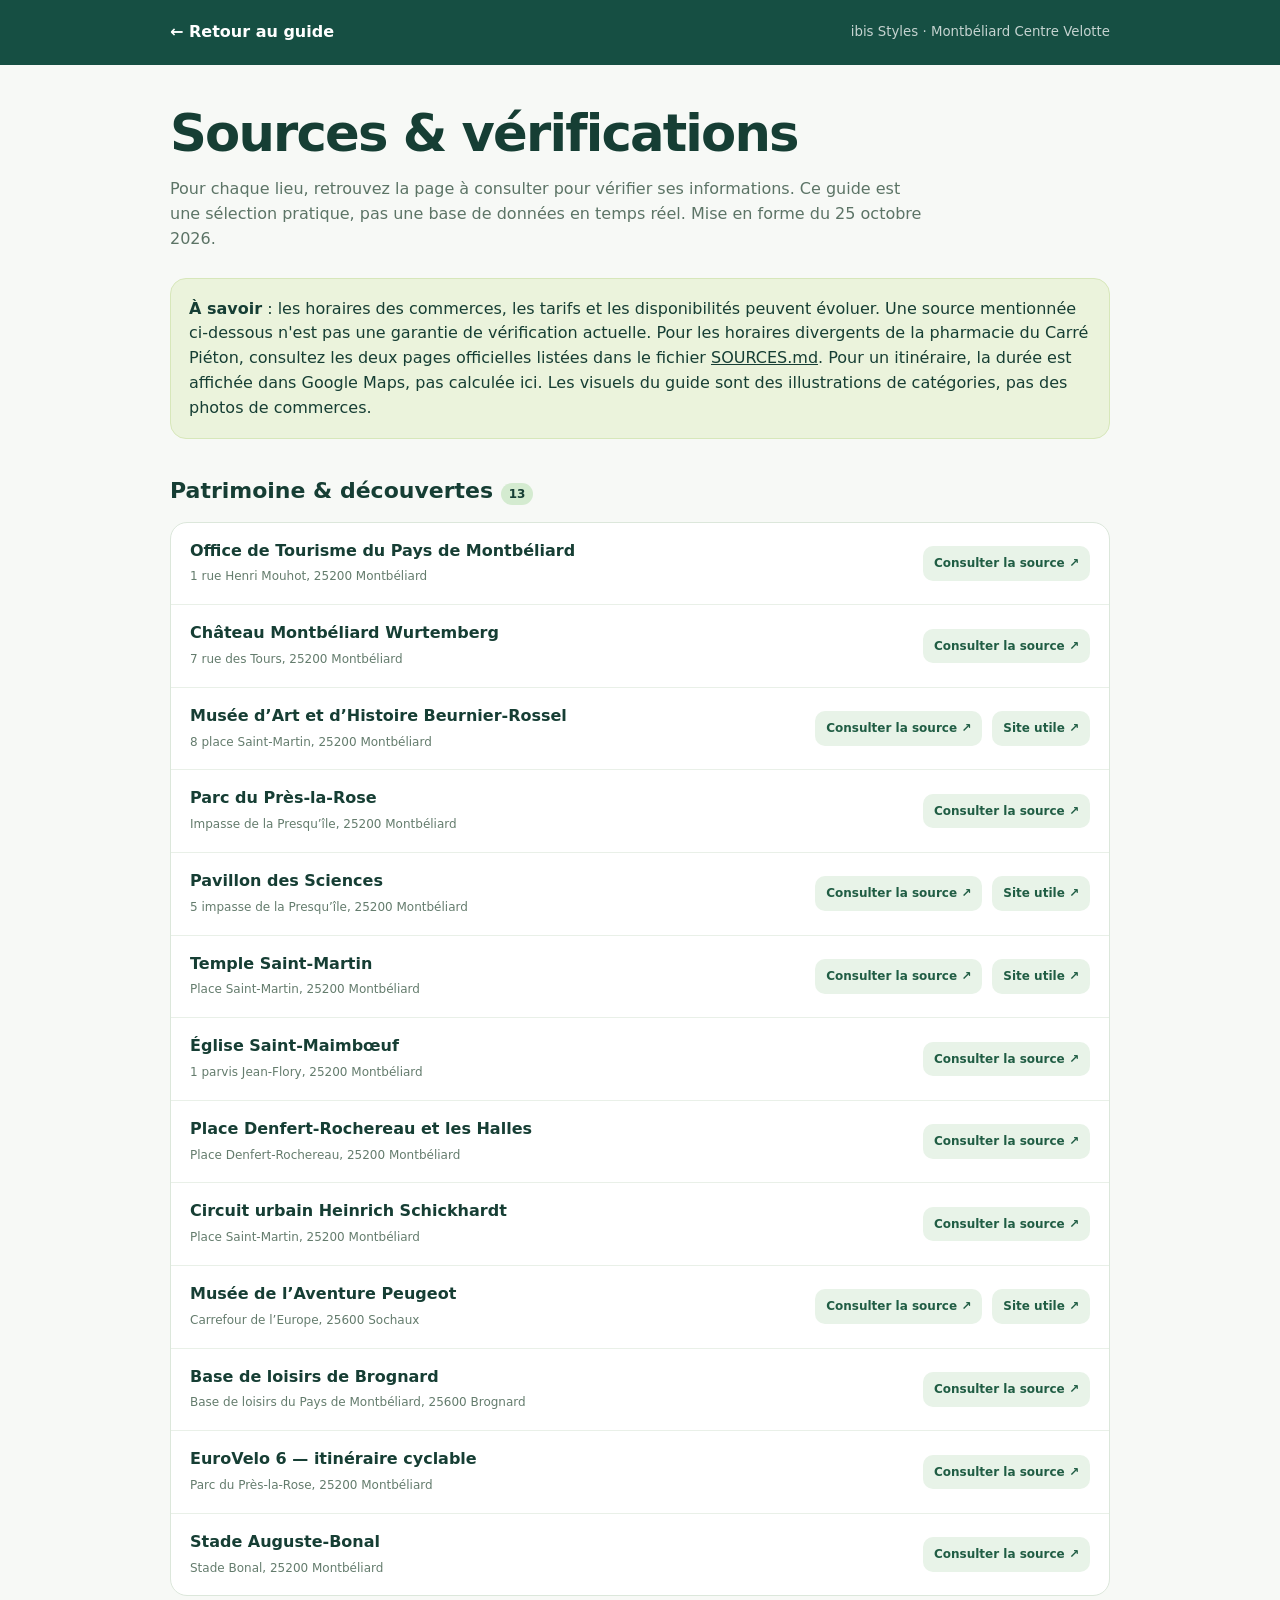
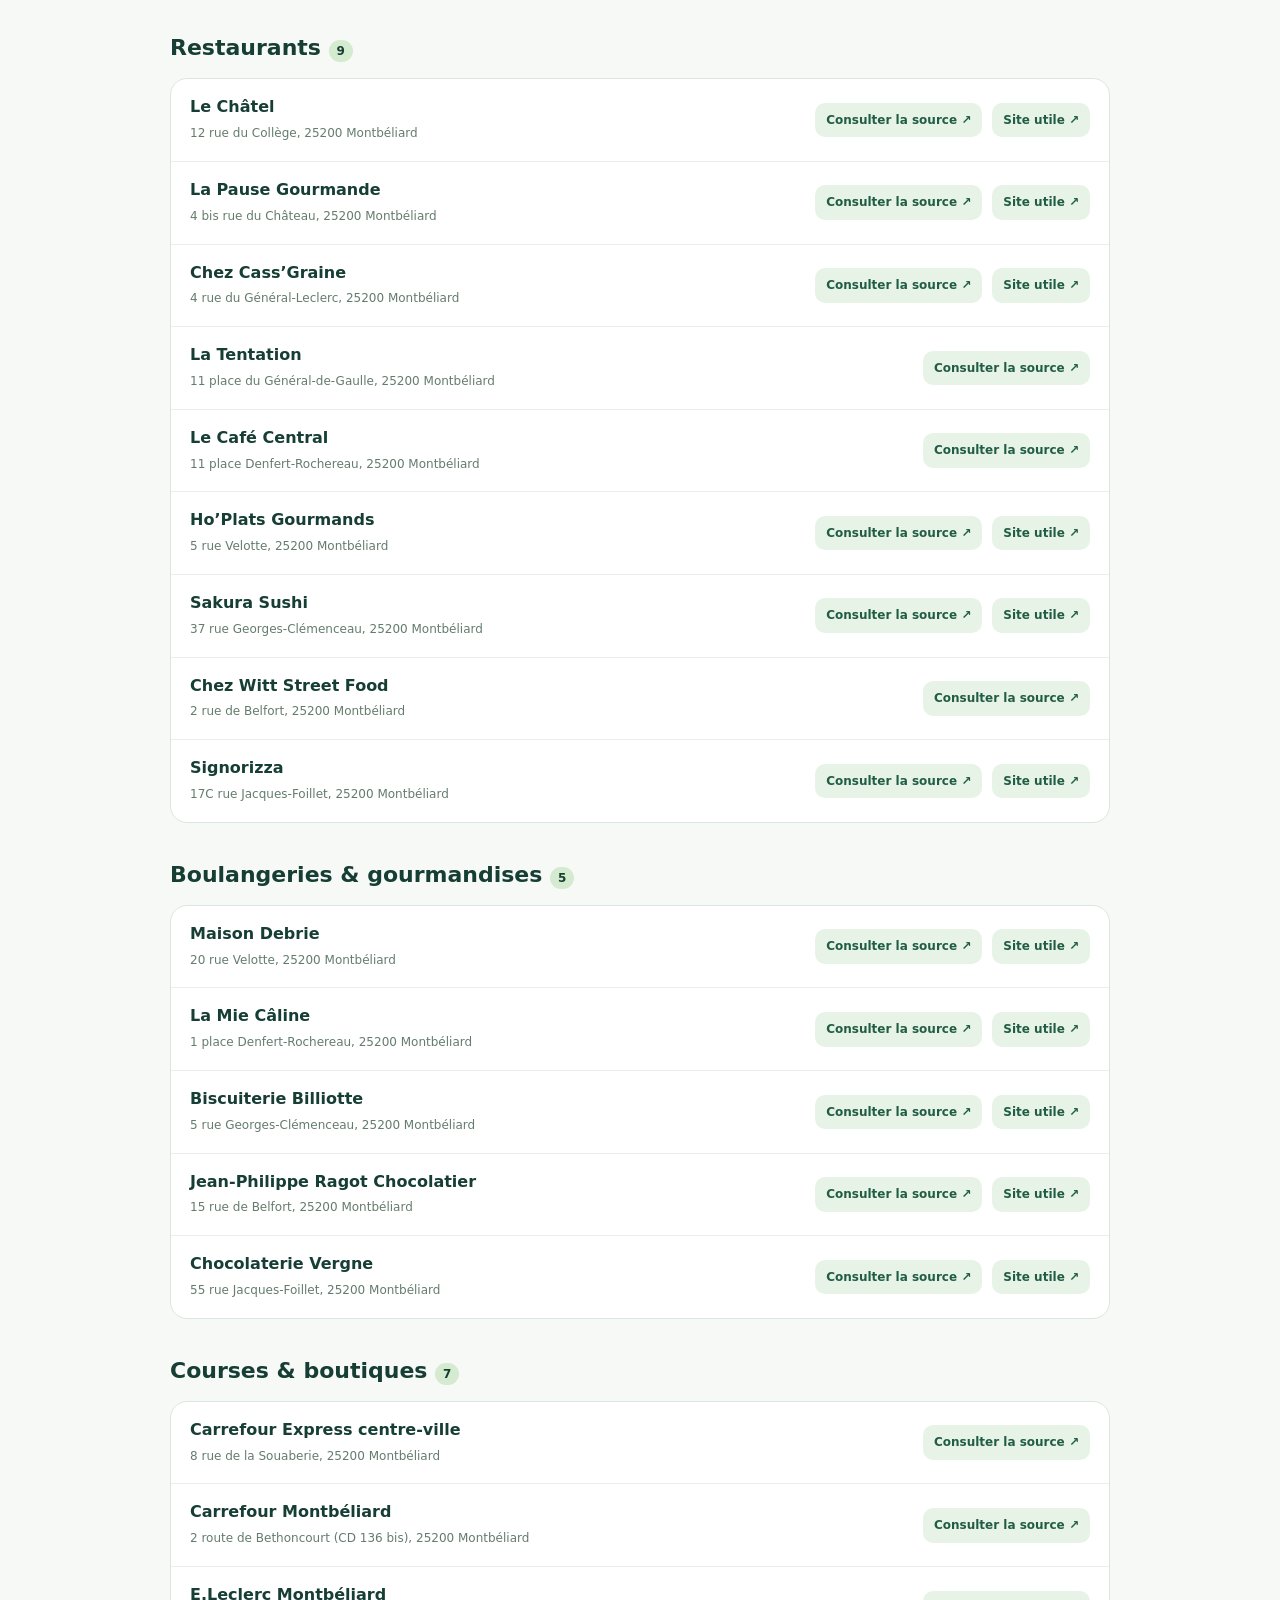
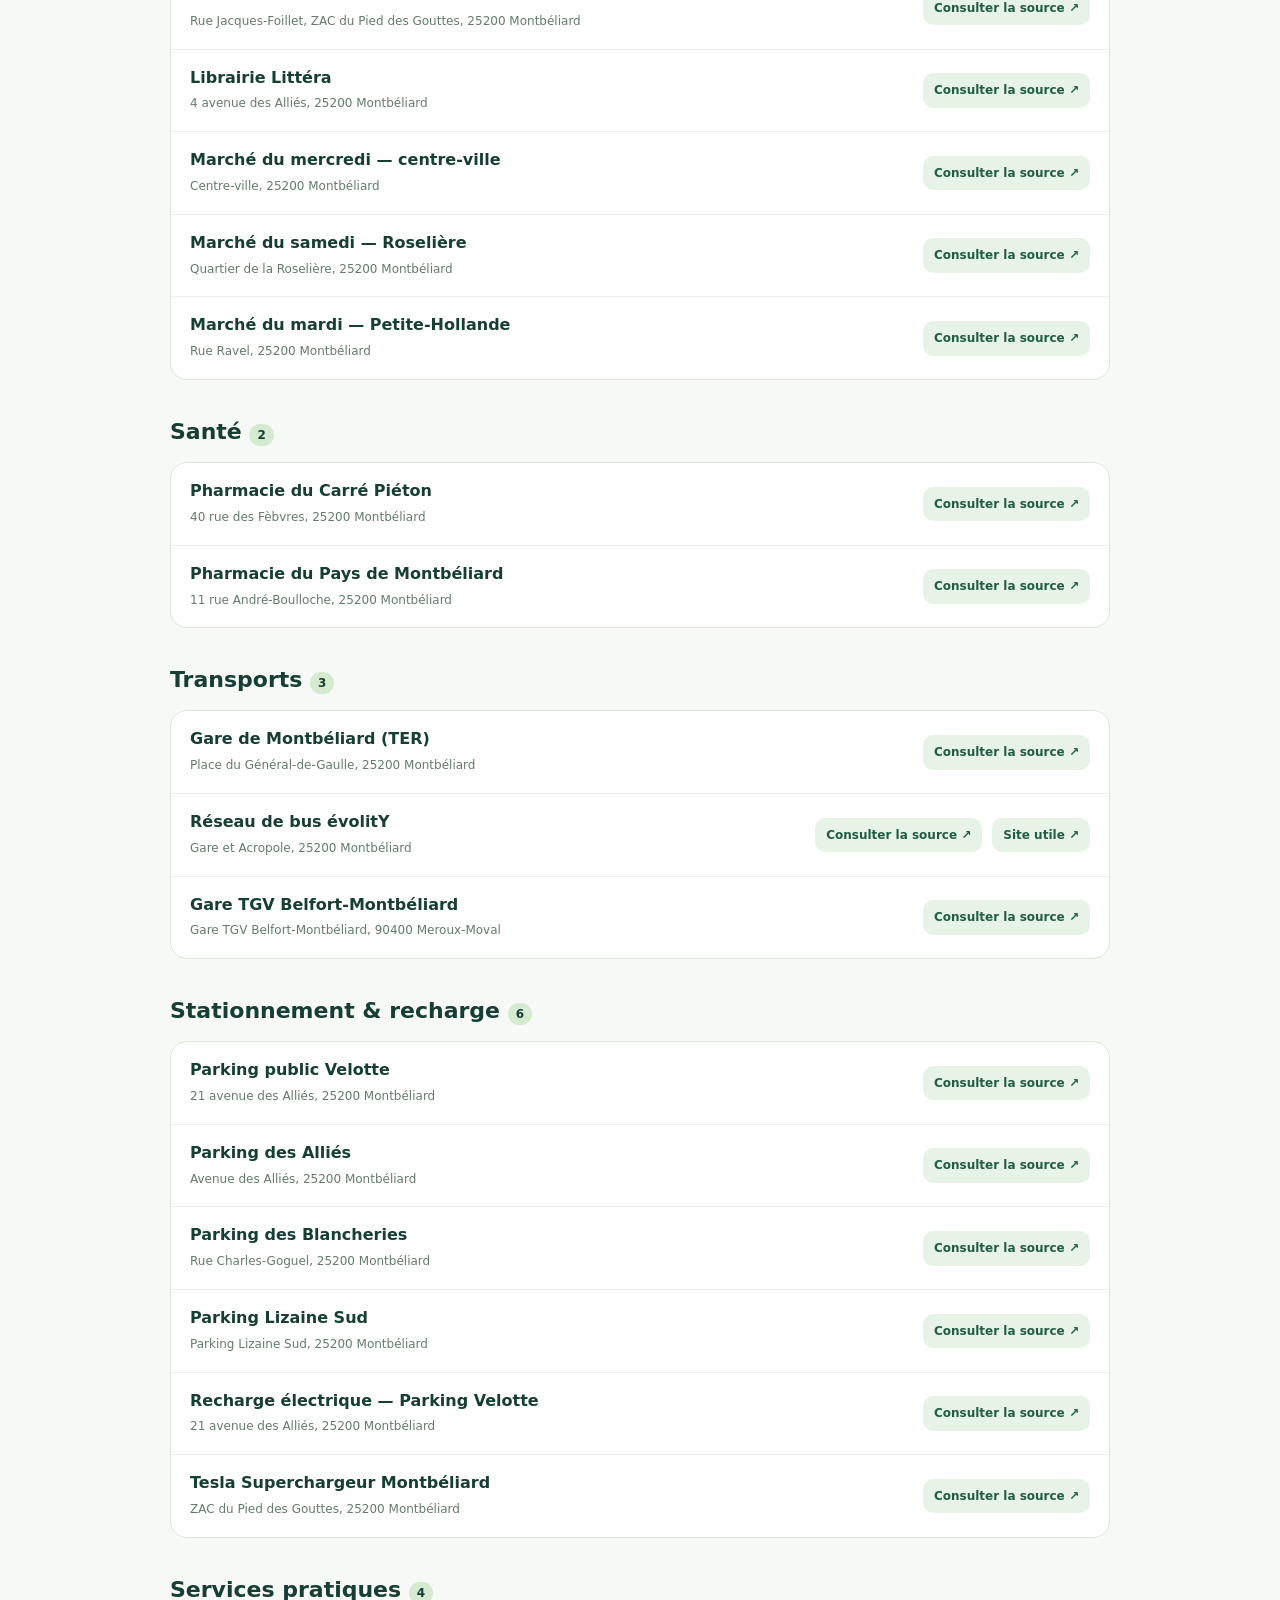
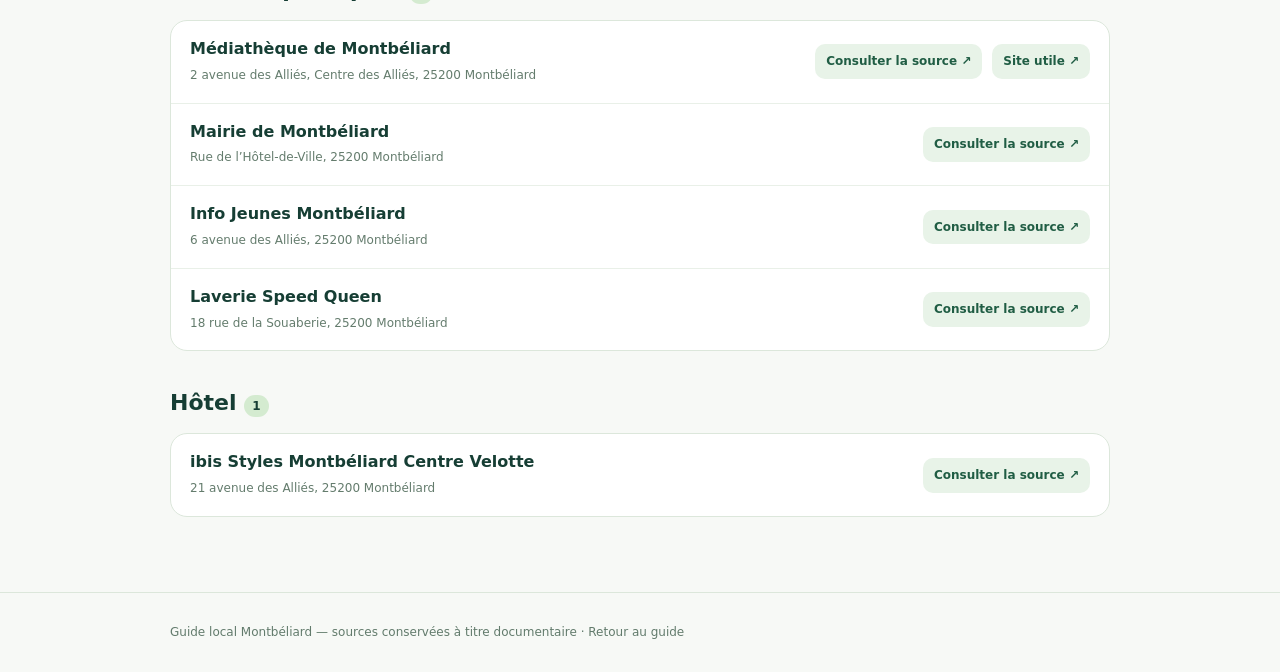
==== sources.html @ 1f10cd15 "Add files via upload" ====
<!doctype html><html lang="fr"><head><meta charset="utf-8"><meta name="viewport" content="width=device-width,initial-scale=1"><meta name="theme-color" content="#176254"><title>Sources et vérifications · Guide local Montbéliard</title><link rel="icon" href="images/favicon.svg" type="image/svg+xml"><style>:root{font-family:Inter,system-ui,Arial,sans-serif;color:#163e34;background:#f7f9f6}*{box-sizing:border-box}body{margin:0;line-height:1.55}.shell{width:min(940px,calc(100% - 30px));margin:auto}header{background:#164f43;padding:20px 0;color:white}header .shell{display:flex;align-items:center;justify-content:space-between;gap:10px}a{color:inherit;text-decoration:none}header a{font-weight:800}header small{opacity:.75}main{padding:40px 0}h1{font-size:clamp(30px,4vw,52px);letter-spacing:-1.8px;line-height:1.1;margin:0 0 12px}h2{font-size:22px;margin:0 0 13px}h2 small{background:#d4ebd0;padding:4px 8px;border-radius:50px;font-size:12px}.lede{max-width:760px;color:#5c7466}.important{background:#ebf3dc;border:1px solid #d7e7ba;border-radius:16px;padding:18px;margin:26px 0}.important a{text-decoration:underline}.group{margin:35px 0}ul{padding:0;margin:0;list-style:none;border-radius:17px;overflow:hidden;border:1px solid #dce7db;background:white}li{display:flex;gap:16px;justify-content:space-between;align-items:center;padding:16px 19px;border-bottom:1px solid #e9f0e8}li:last-child{border:0}li strong{display:block}li span{font-size:12px;color:#647c6d}.links{display:flex;gap:10px;flex-wrap:wrap;justify-content:end}.links a{font-size:12px;font-weight:800;background:#e8f3e8;padding:8px 11px;border-radius:10px;white-space:nowrap;color:#205d44}footer{padding:30px 0;color:#627b6c;font-size:12px;border-top:1px solid #dce7db}@media(max-width:700px){li{align-items:flex-start;flex-direction:column}.links{justify-content:start}}</style></head><body><header><div class="shell"><a href="index.html">← Retour au guide</a><small>ibis Styles · Montbéliard Centre Velotte</small></div></header><main class="shell"><h1>Sources & vérifications</h1><p class="lede">Pour chaque lieu, retrouvez la page à consulter pour vérifier ses informations. Ce guide est une sélection pratique, pas une base de données en temps réel. Mise en forme du 25 octobre 2026.</p><div class="important"><b>À savoir</b> : les horaires des commerces, les tarifs et les disponibilités peuvent évoluer. Une source mentionnée ci-dessous n'est pas une garantie de vérification actuelle. Pour les horaires divergents de la pharmacie du Carré Piéton, consultez les deux pages officielles listées dans le fichier <a href="SOURCES.md">SOURCES.md</a>. Pour un itinéraire, la durée est affichée dans Google Maps, pas calculée ici. Les visuels du guide sont des illustrations de catégories, pas des photos de commerces.</div><section class="group" id="discover"><h2>Patrimoine & découvertes <small>13</small></h2><ul><li><div><strong>Office de Tourisme du Pays de Montbéliard</strong><span>1 rue Henri Mouhot, 25200 Montbéliard</span></div><div class="links"><a href="https://www.paysdemontbeliard-tourisme.com/office-de-tourisme" rel="noopener noreferrer" target="_blank">Consulter la source ↗</a></div></li><li><div><strong>Château Montbéliard Wurtemberg</strong><span>7 rue des Tours, 25200 Montbéliard</span></div><div class="links"><a href="https://www.chateaumontbeliardwurtemberg.fr/" rel="noopener noreferrer" target="_blank">Consulter la source ↗</a></div></li><li><div><strong>Musée d’Art et d’Histoire Beurnier-Rossel</strong><span>8 place Saint-Martin, 25200 Montbéliard</span></div><div class="links"><a href="https://www.paysdemontbeliard-tourisme.com/musees/decibelles/detail/pcubou000v50dbd4/musee-dart-et-dhistoire-beurnier-rossel" rel="noopener noreferrer" target="_blank">Consulter la source ↗</a><a href="https://www.chateaumontbeliardwurtemberg.fr/le-musee-dart-et-dhistoire-hotel-beurnier-rossel" target="_blank" rel="noopener noreferrer">Site utile ↗</a></div></li><li><div><strong>Parc du Près-la-Rose</strong><span>Impasse de la Presqu’île, 25200 Montbéliard</span></div><div class="links"><a href="https://www.paysdemontbeliard-tourisme.com/nature/decibelles/detail/pcubfc000v51xgrd/parc-du-pres-la-rose" rel="noopener noreferrer" target="_blank">Consulter la source ↗</a></div></li><li><div><strong>Pavillon des Sciences</strong><span>5 impasse de la Presqu’île, 25200 Montbéliard</span></div><div class="links"><a href="https://www.pavillon-sciences.com/infos-pratiques" rel="noopener noreferrer" target="_blank">Consulter la source ↗</a><a href="https://www.pavillon-sciences.com/" target="_blank" rel="noopener noreferrer">Site utile ↗</a></div></li><li><div><strong>Temple Saint-Martin</strong><span>Place Saint-Martin, 25200 Montbéliard</span></div><div class="links"><a href="https://www.culture.gouv.fr/regions/drac-bourgogne-franche-comte/actualite-a-la-une/temple-saint-martin-de-montbeliard-une-renaissance-apres-une-restauration-integrale" rel="noopener noreferrer" target="_blank">Consulter la source ↗</a><a href="https://www.temple-saint-martin.fr/" target="_blank" rel="noopener noreferrer">Site utile ↗</a></div></li><li><div><strong>Église Saint-Maimbœuf</strong><span>1 parvis Jean-Flory, 25200 Montbéliard</span></div><div class="links"><a href="https://www.paysdemontbeliard-tourisme.com/montbeliard-cite-des-princes" rel="noopener noreferrer" target="_blank">Consulter la source ↗</a></div></li><li><div><strong>Place Denfert-Rochereau et les Halles</strong><span>Place Denfert-Rochereau, 25200 Montbéliard</span></div><div class="links"><a href="https://www.paysdemontbeliard-tourisme.com/montbeliard-cite-des-princes" rel="noopener noreferrer" target="_blank">Consulter la source ↗</a></div></li><li><div><strong>Circuit urbain Heinrich Schickhardt</strong><span>Place Saint-Martin, 25200 Montbéliard</span></div><div class="links"><a href="https://www.paysdemontbeliard-tourisme.com/montbeliard-cite-des-princes" rel="noopener noreferrer" target="_blank">Consulter la source ↗</a></div></li><li><div><strong>Musée de l’Aventure Peugeot</strong><span>Carrefour de l’Europe, 25600 Sochaux</span></div><div class="links"><a href="https://www.paysdemontbeliard-tourisme.com/index.php/musees/decibelles/detail/pcubou000v50dbdc/musee-de-laventure-peugeot" rel="noopener noreferrer" target="_blank">Consulter la source ↗</a><a href="https://laventure-association.com/laventure-peugeot/le-musee-de-laventure-peugeot/" target="_blank" rel="noopener noreferrer">Site utile ↗</a></div></li><li><div><strong>Base de loisirs de Brognard</strong><span>Base de loisirs du Pays de Montbéliard, 25600 Brognard</span></div><div class="links"><a href="https://www.paysdemontbeliard-tourisme.com/" rel="noopener noreferrer" target="_blank">Consulter la source ↗</a></div></li><li><div><strong>EuroVelo 6 — itinéraire cyclable</strong><span>Parc du Près-la-Rose, 25200 Montbéliard</span></div><div class="links"><a href="https://www.paysdemontbeliard-tourisme.com/" rel="noopener noreferrer" target="_blank">Consulter la source ↗</a></div></li><li><div><strong>Stade Auguste-Bonal</strong><span>Stade Bonal, 25200 Montbéliard</span></div><div class="links"><a href="https://www.fcsochaux.fr/" rel="noopener noreferrer" target="_blank">Consulter la source ↗</a></div></li></ul></section><section class="group" id="food"><h2>Restaurants <small>9</small></h2><ul><li><div><strong>Le Châtel</strong><span>12 rue du Collège, 25200 Montbéliard</span></div><div class="links"><a href="https://www.paysdemontbeliard-tourisme.com/sites/default/files/2026-04/Guide%20Bonnes%20Adresses%202026%20web.pdf" rel="noopener noreferrer" target="_blank">Consulter la source ↗</a><a href="https://restaurant-lechatel.fr/" target="_blank" rel="noopener noreferrer">Site utile ↗</a></div></li><li><div><strong>La Pause Gourmande</strong><span>4 bis rue du Château, 25200 Montbéliard</span></div><div class="links"><a href="https://www.paysdemontbeliard-tourisme.com/" rel="noopener noreferrer" target="_blank">Consulter la source ↗</a><a href="http://www.lapausegourmande.net" target="_blank" rel="noopener noreferrer">Site utile ↗</a></div></li><li><div><strong>Chez Cass’Graine</strong><span>4 rue du Général-Leclerc, 25200 Montbéliard</span></div><div class="links"><a href="https://www.paysdemontbeliard-tourisme.com/sites/default/files/2026-04/Guide%20Bonnes%20Adresses%202026%20web.pdf" rel="noopener noreferrer" target="_blank">Consulter la source ↗</a><a href="https://www.restaurant-cassgraine.fr/" target="_blank" rel="noopener noreferrer">Site utile ↗</a></div></li><li><div><strong>La Tentation</strong><span>11 place du Général-de-Gaulle, 25200 Montbéliard</span></div><div class="links"><a href="https://www.paysdemontbeliard-tourisme.com/sites/default/files/2026-04/Guide%20Bonnes%20Adresses%202026%20web.pdf" rel="noopener noreferrer" target="_blank">Consulter la source ↗</a></div></li><li><div><strong>Le Café Central</strong><span>11 place Denfert-Rochereau, 25200 Montbéliard</span></div><div class="links"><a href="https://www.paysdemontbeliard-tourisme.com/sites/default/files/2026-04/Guide%20Bonnes%20Adresses%202026%20web.pdf" rel="noopener noreferrer" target="_blank">Consulter la source ↗</a></div></li><li><div><strong>Ho’Plats Gourmands</strong><span>5 rue Velotte, 25200 Montbéliard</span></div><div class="links"><a href="https://www.paysdemontbeliard-tourisme.com/sites/default/files/2026-04/Guide%20Bonnes%20Adresses%202026%20web.pdf" rel="noopener noreferrer" target="_blank">Consulter la source ↗</a><a href="https://www.hoplats-gourmands.com" target="_blank" rel="noopener noreferrer">Site utile ↗</a></div></li><li><div><strong>Sakura Sushi</strong><span>37 rue Georges-Clémenceau, 25200 Montbéliard</span></div><div class="links"><a href="https://www.paysdemontbeliard-tourisme.com/sites/default/files/2026-04/Guide%20Bonnes%20Adresses%202026%20web.pdf" rel="noopener noreferrer" target="_blank">Consulter la source ↗</a><a href="https://www.sakurasushi25200.fr/" target="_blank" rel="noopener noreferrer">Site utile ↗</a></div></li><li><div><strong>Chez Witt Street Food</strong><span>2 rue de Belfort, 25200 Montbéliard</span></div><div class="links"><a href="https://www.paysdemontbeliard-tourisme.com/sites/default/files/2026-04/Guide%20Bonnes%20Adresses%202026%20web.pdf" rel="noopener noreferrer" target="_blank">Consulter la source ↗</a></div></li><li><div><strong>Signorizza</strong><span>17C rue Jacques-Foillet, 25200 Montbéliard</span></div><div class="links"><a href="https://www.paysdemontbeliard-tourisme.com/sites/default/files/2026-04/Guide%20Bonnes%20Adresses%202026%20web.pdf" rel="noopener noreferrer" target="_blank">Consulter la source ↗</a><a href="https://www.signorizza.com/" target="_blank" rel="noopener noreferrer">Site utile ↗</a></div></li></ul></section><section class="group" id="bakery"><h2>Boulangeries & gourmandises <small>5</small></h2><ul><li><div><strong>Maison Debrie</strong><span>20 rue Velotte, 25200 Montbéliard</span></div><div class="links"><a href="https://www.paysdemontbeliard-tourisme.com/shopping" rel="noopener noreferrer" target="_blank">Consulter la source ↗</a><a href="https://maison-debrie.fr" target="_blank" rel="noopener noreferrer">Site utile ↗</a></div></li><li><div><strong>La Mie Câline</strong><span>1 place Denfert-Rochereau, 25200 Montbéliard</span></div><div class="links"><a href="https://www.paysdemontbeliard-tourisme.com/shopping" rel="noopener noreferrer" target="_blank">Consulter la source ↗</a><a href="https://www.lamiecaline.com/" target="_blank" rel="noopener noreferrer">Site utile ↗</a></div></li><li><div><strong>Biscuiterie Billiotte</strong><span>5 rue Georges-Clémenceau, 25200 Montbéliard</span></div><div class="links"><a href="https://www.paysdemontbeliard-tourisme.com/shopping" rel="noopener noreferrer" target="_blank">Consulter la source ↗</a><a href="https://boutique.biscuiterie-billiotte.fr" target="_blank" rel="noopener noreferrer">Site utile ↗</a></div></li><li><div><strong>Jean-Philippe Ragot Chocolatier</strong><span>15 rue de Belfort, 25200 Montbéliard</span></div><div class="links"><a href="https://www.paysdemontbeliard-tourisme.com/shopping" rel="noopener noreferrer" target="_blank">Consulter la source ↗</a><a href="https://www.chocolatragot.fr/" target="_blank" rel="noopener noreferrer">Site utile ↗</a></div></li><li><div><strong>Chocolaterie Vergne</strong><span>55 rue Jacques-Foillet, 25200 Montbéliard</span></div><div class="links"><a href="https://www.paysdemontbeliard-tourisme.com/shopping" rel="noopener noreferrer" target="_blank">Consulter la source ↗</a><a href="https://patisserie-vergne.fr/" target="_blank" rel="noopener noreferrer">Site utile ↗</a></div></li></ul></section><section class="group" id="shopping"><h2>Courses & boutiques <small>7</small></h2><ul><li><div><strong>Carrefour Express centre-ville</strong><span>8 rue de la Souaberie, 25200 Montbéliard</span></div><div class="links"><a href="https://www.carrefour.fr/magasin/express-montbeliard" rel="noopener noreferrer" target="_blank">Consulter la source ↗</a></div></li><li><div><strong>Carrefour Montbéliard</strong><span>2 route de Bethoncourt (CD 136 bis), 25200 Montbéliard</span></div><div class="links"><a href="https://www.carrefour.fr/magasin/montbeliard" rel="noopener noreferrer" target="_blank">Consulter la source ↗</a></div></li><li><div><strong>E.Leclerc Montbéliard</strong><span>Rue Jacques-Foillet, ZAC du Pied des Gouttes, 25200 Montbéliard</span></div><div class="links"><a href="https://www.e.leclerc/" rel="noopener noreferrer" target="_blank">Consulter la source ↗</a></div></li><li><div><strong>Librairie Littéra</strong><span>4 avenue des Alliés, 25200 Montbéliard</span></div><div class="links"><a href="https://www.paysdemontbeliard-tourisme.com/shopping" rel="noopener noreferrer" target="_blank">Consulter la source ↗</a></div></li><li><div><strong>Marché du mercredi — centre-ville</strong><span>Centre-ville, 25200 Montbéliard</span></div><div class="links"><a href="https://www.montbeliard.fr/ma-ville-au-quotidien/entreprises-commerces-et-artisanat/destination-shopping/marches-hebdomadaires/" rel="noopener noreferrer" target="_blank">Consulter la source ↗</a></div></li><li><div><strong>Marché du samedi — Roselière</strong><span>Quartier de la Roselière, 25200 Montbéliard</span></div><div class="links"><a href="https://www.montbeliard.fr/ma-ville-au-quotidien/entreprises-commerces-et-artisanat/destination-shopping/marches-hebdomadaires/" rel="noopener noreferrer" target="_blank">Consulter la source ↗</a></div></li><li><div><strong>Marché du mardi — Petite-Hollande</strong><span>Rue Ravel, 25200 Montbéliard</span></div><div class="links"><a href="https://www.montbeliard.fr/ma-ville-au-quotidien/entreprises-commerces-et-artisanat/destination-shopping/marches-hebdomadaires/" rel="noopener noreferrer" target="_blank">Consulter la source ↗</a></div></li></ul></section><section class="group" id="health"><h2>Santé <small>2</small></h2><ul><li><div><strong>Pharmacie du Carré Piéton</strong><span>40 rue des Fèbvres, 25200 Montbéliard</span></div><div class="links"><a href="https://www.pharmacieducarrepieton.com/pharmacie" rel="noopener noreferrer" target="_blank">Consulter la source ↗</a></div></li><li><div><strong>Pharmacie du Pays de Montbéliard</strong><span>11 rue André-Boulloche, 25200 Montbéliard</span></div><div class="links"><a href="https://pharmacie-du-pays-de-montbeliard.giropharm.fr/" rel="noopener noreferrer" target="_blank">Consulter la source ↗</a></div></li></ul></section><section class="group" id="transport"><h2>Transports <small>3</small></h2><ul><li><div><strong>Gare de Montbéliard (TER)</strong><span>Place du Général-de-Gaulle, 25200 Montbéliard</span></div><div class="links"><a href="https://www.sncf-connect.com/gares/montbeliard" rel="noopener noreferrer" target="_blank">Consulter la source ↗</a></div></li><li><div><strong>Réseau de bus évolitY</strong><span>Gare et Acropole, 25200 Montbéliard</span></div><div class="links"><a href="https://www.evolity.fr/telechargez-vos-horaires-evolity/" rel="noopener noreferrer" target="_blank">Consulter la source ↗</a><a href="https://www.evolity.fr/" target="_blank" rel="noopener noreferrer">Site utile ↗</a></div></li><li><div><strong>Gare TGV Belfort-Montbéliard</strong><span>Gare TGV Belfort-Montbéliard, 90400 Meroux-Moval</span></div><div class="links"><a href="https://www.sncf-connect.com/" rel="noopener noreferrer" target="_blank">Consulter la source ↗</a></div></li></ul></section><section class="group" id="parking"><h2>Stationnement & recharge <small>6</small></h2><ul><li><div><strong>Parking public Velotte</strong><span>21 avenue des Alliés, 25200 Montbéliard</span></div><div class="links"><a href="https://all.accor.com/hotel/8187/index.fr.shtml" rel="noopener noreferrer" target="_blank">Consulter la source ↗</a></div></li><li><div><strong>Parking des Alliés</strong><span>Avenue des Alliés, 25200 Montbéliard</span></div><div class="links"><a href="https://www.montbeliard.fr/ma-ville-au-quotidien/stationnement/" rel="noopener noreferrer" target="_blank">Consulter la source ↗</a></div></li><li><div><strong>Parking des Blancheries</strong><span>Rue Charles-Goguel, 25200 Montbéliard</span></div><div class="links"><a href="https://www.montbeliard.fr/ma-ville-au-quotidien/stationnement/" rel="noopener noreferrer" target="_blank">Consulter la source ↗</a></div></li><li><div><strong>Parking Lizaine Sud</strong><span>Parking Lizaine Sud, 25200 Montbéliard</span></div><div class="links"><a href="https://www.montbeliard.fr/ma-ville-au-quotidien/stationnement/" rel="noopener noreferrer" target="_blank">Consulter la source ↗</a></div></li><li><div><strong>Recharge électrique — Parking Velotte</strong><span>21 avenue des Alliés, 25200 Montbéliard</span></div><div class="links"><a href="https://all.accor.com/hotel/8187/index.fr.shtml" rel="noopener noreferrer" target="_blank">Consulter la source ↗</a></div></li><li><div><strong>Tesla Superchargeur Montbéliard</strong><span>ZAC du Pied des Gouttes, 25200 Montbéliard</span></div><div class="links"><a href="https://www.tesla.com/findus/location/supercharger/Montbeliard422" rel="noopener noreferrer" target="_blank">Consulter la source ↗</a></div></li></ul></section><section class="group" id="services"><h2>Services pratiques <small>4</small></h2><ul><li><div><strong>Médiathèque de Montbéliard</strong><span>2 avenue des Alliés, Centre des Alliés, 25200 Montbéliard</span></div><div class="links"><a href="https://www.montbeliard.fr/mes-sorties-mes-activites/la-mediatheque-de-montbliard/" rel="noopener noreferrer" target="_blank">Consulter la source ↗</a><a href="https://mediatheque.montbeliard.fr/" target="_blank" rel="noopener noreferrer">Site utile ↗</a></div></li><li><div><strong>Mairie de Montbéliard</strong><span>Rue de l’Hôtel-de-Ville, 25200 Montbéliard</span></div><div class="links"><a href="https://www.montbeliard.fr/" rel="noopener noreferrer" target="_blank">Consulter la source ↗</a></div></li><li><div><strong>Info Jeunes Montbéliard</strong><span>6 avenue des Alliés, 25200 Montbéliard</span></div><div class="links"><a href="https://www.montbeliard.fr/" rel="noopener noreferrer" target="_blank">Consulter la source ↗</a></div></li><li><div><strong>Laverie Speed Queen</strong><span>18 rue de la Souaberie, 25200 Montbéliard</span></div><div class="links"><a href="https://www.google.com/maps/search/?api=1&amp;query=Speed%20Queen%20Montbeliard" rel="noopener noreferrer" target="_blank">Consulter la source ↗</a></div></li></ul></section><section class="group" id="essentials"><h2>Hôtel <small>1</small></h2><ul><li><div><strong>ibis Styles Montbéliard Centre Velotte</strong><span>21 avenue des Alliés, 25200 Montbéliard</span></div><div class="links"><a href="https://all.accor.com/hotel/8187/index.fr.shtml" rel="noopener noreferrer" target="_blank">Consulter la source ↗</a></div></li></ul></section></main><footer><div class="shell">Guide local Montbéliard — sources conservées à titre documentaire · <a href="index.html">Retour au guide</a></div></footer></body></html>
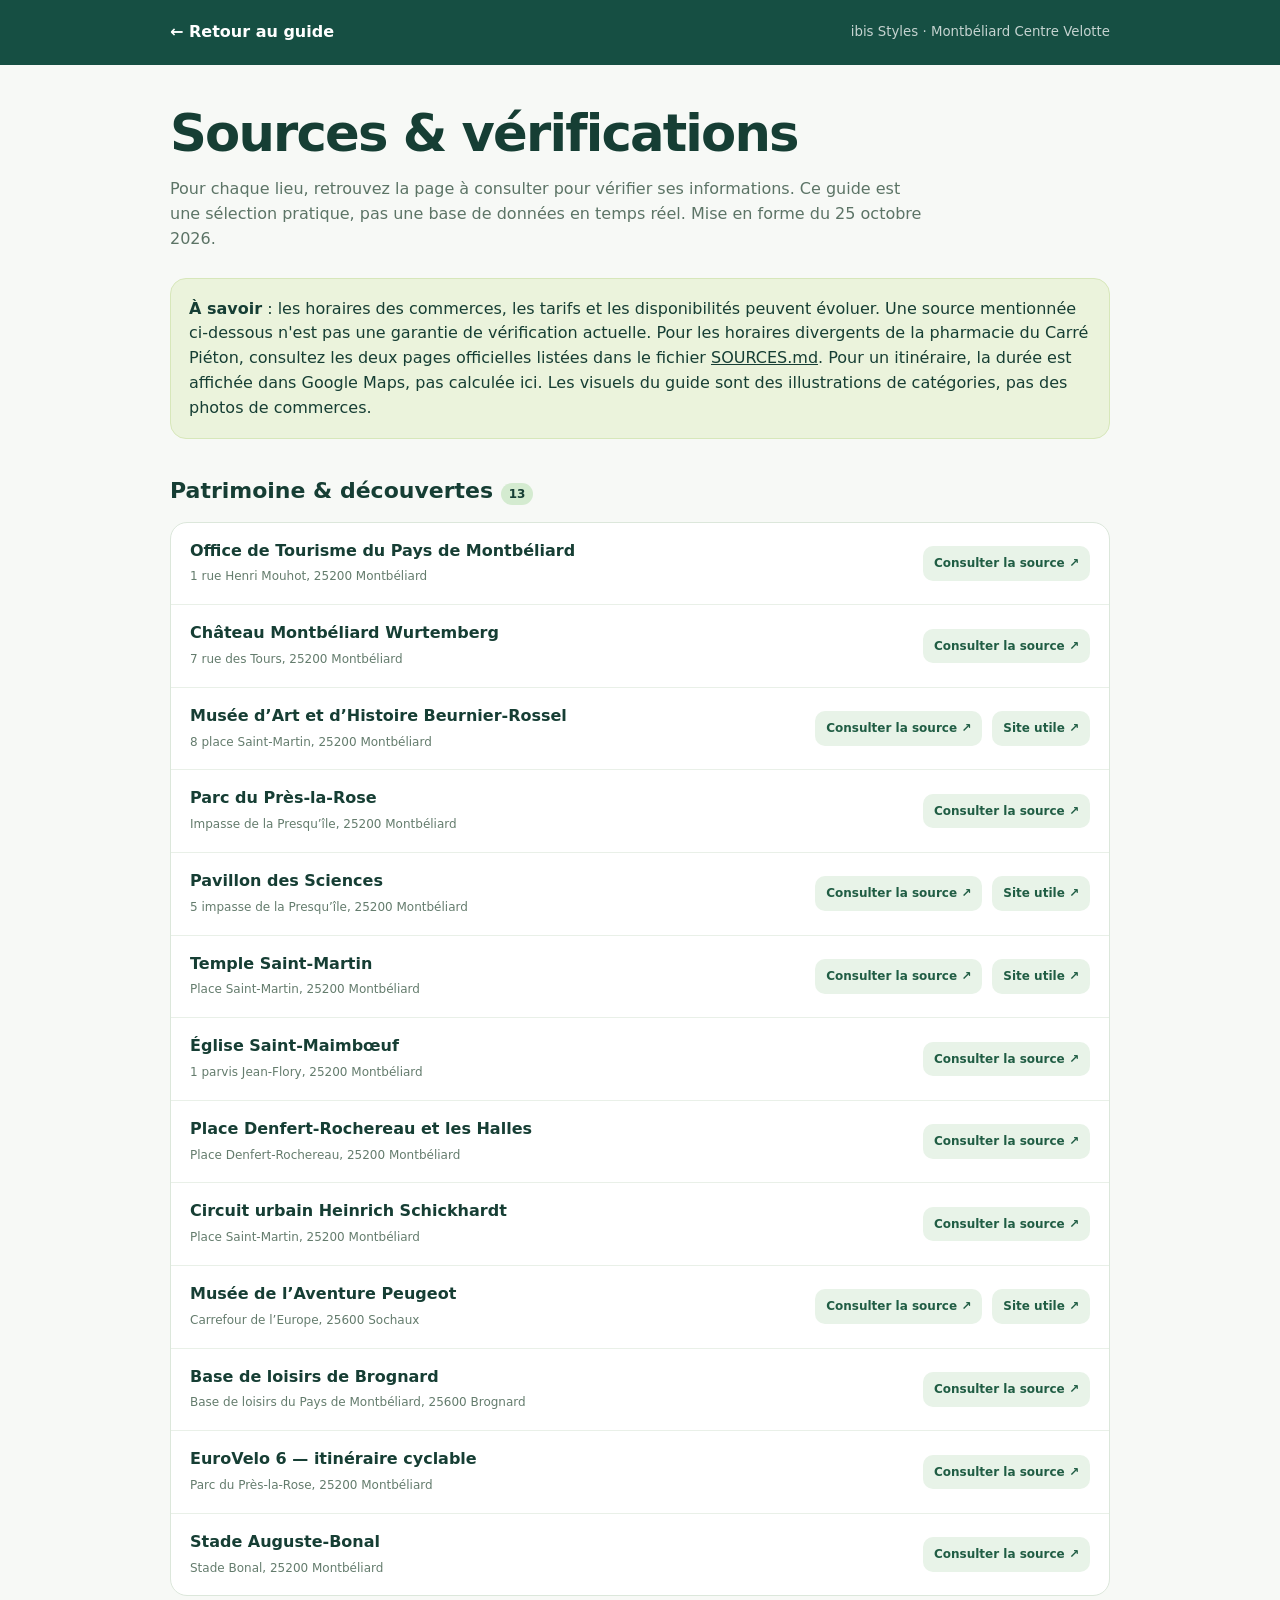
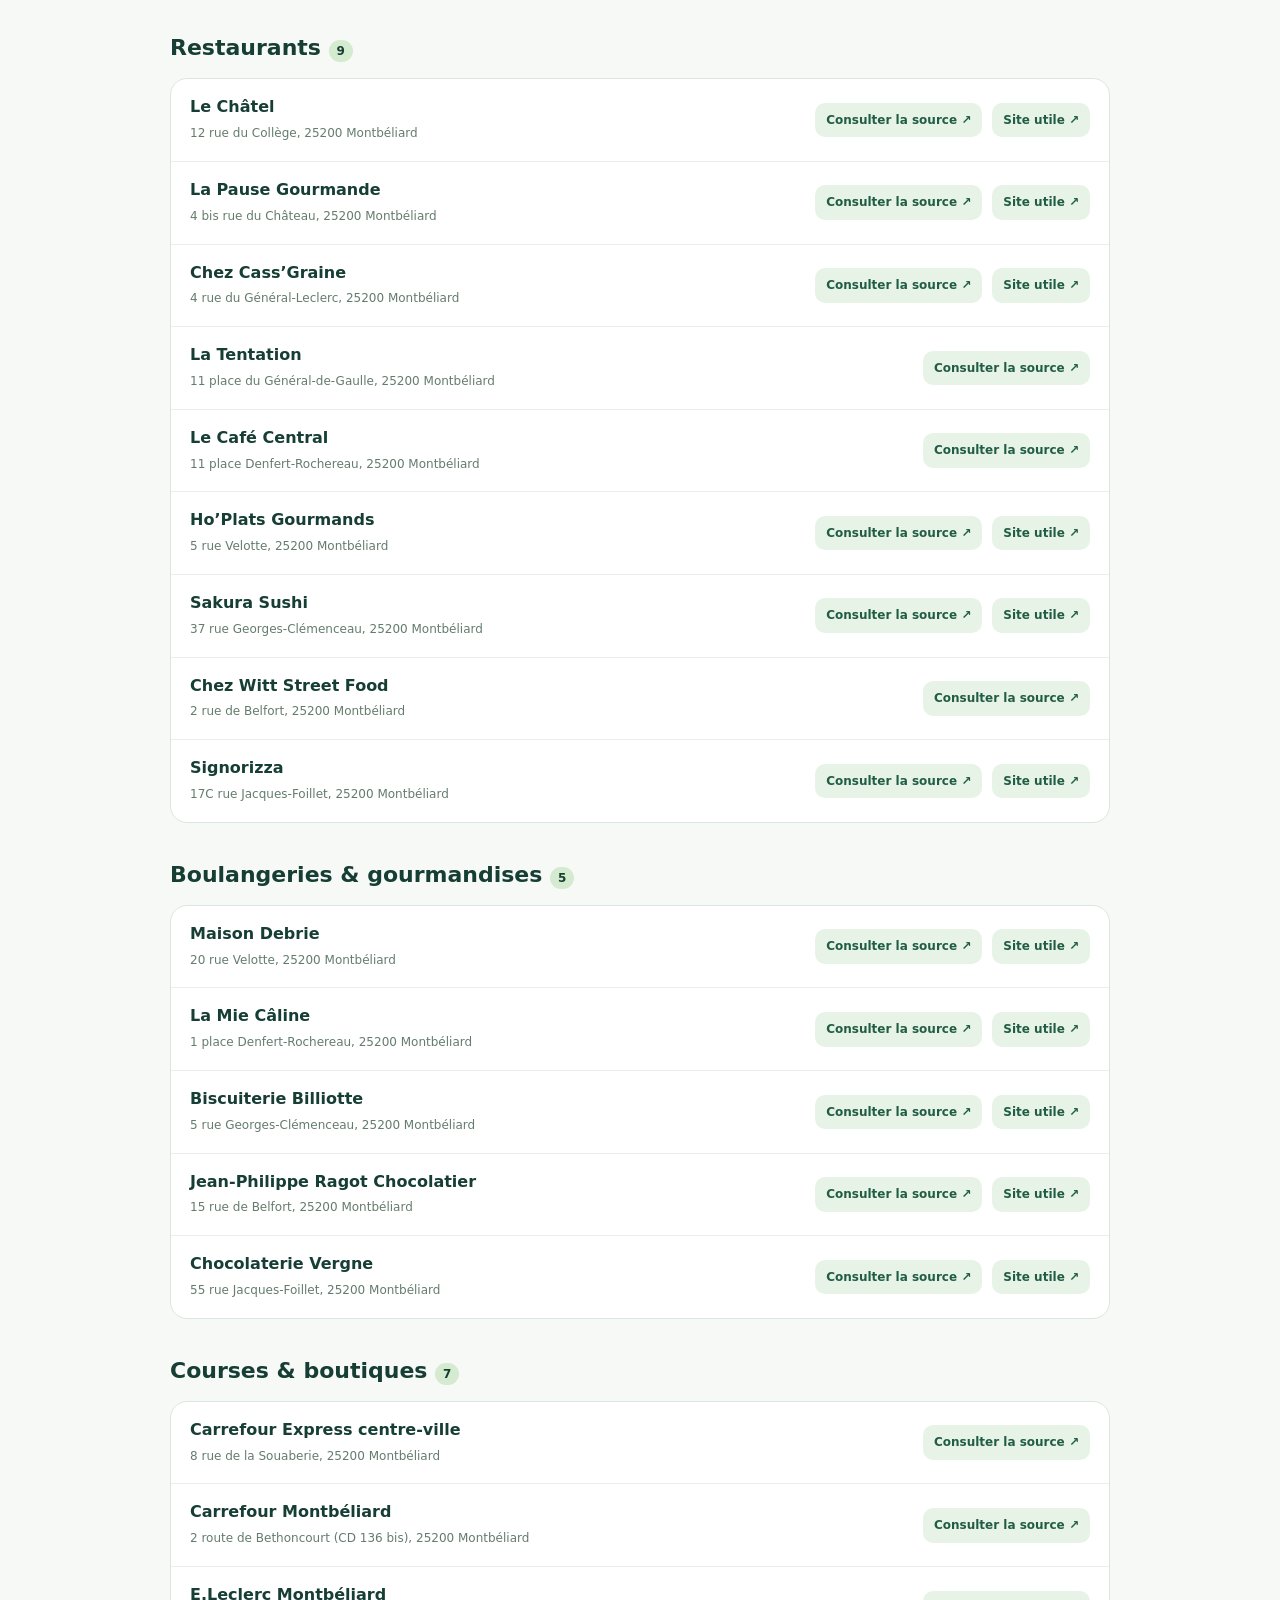
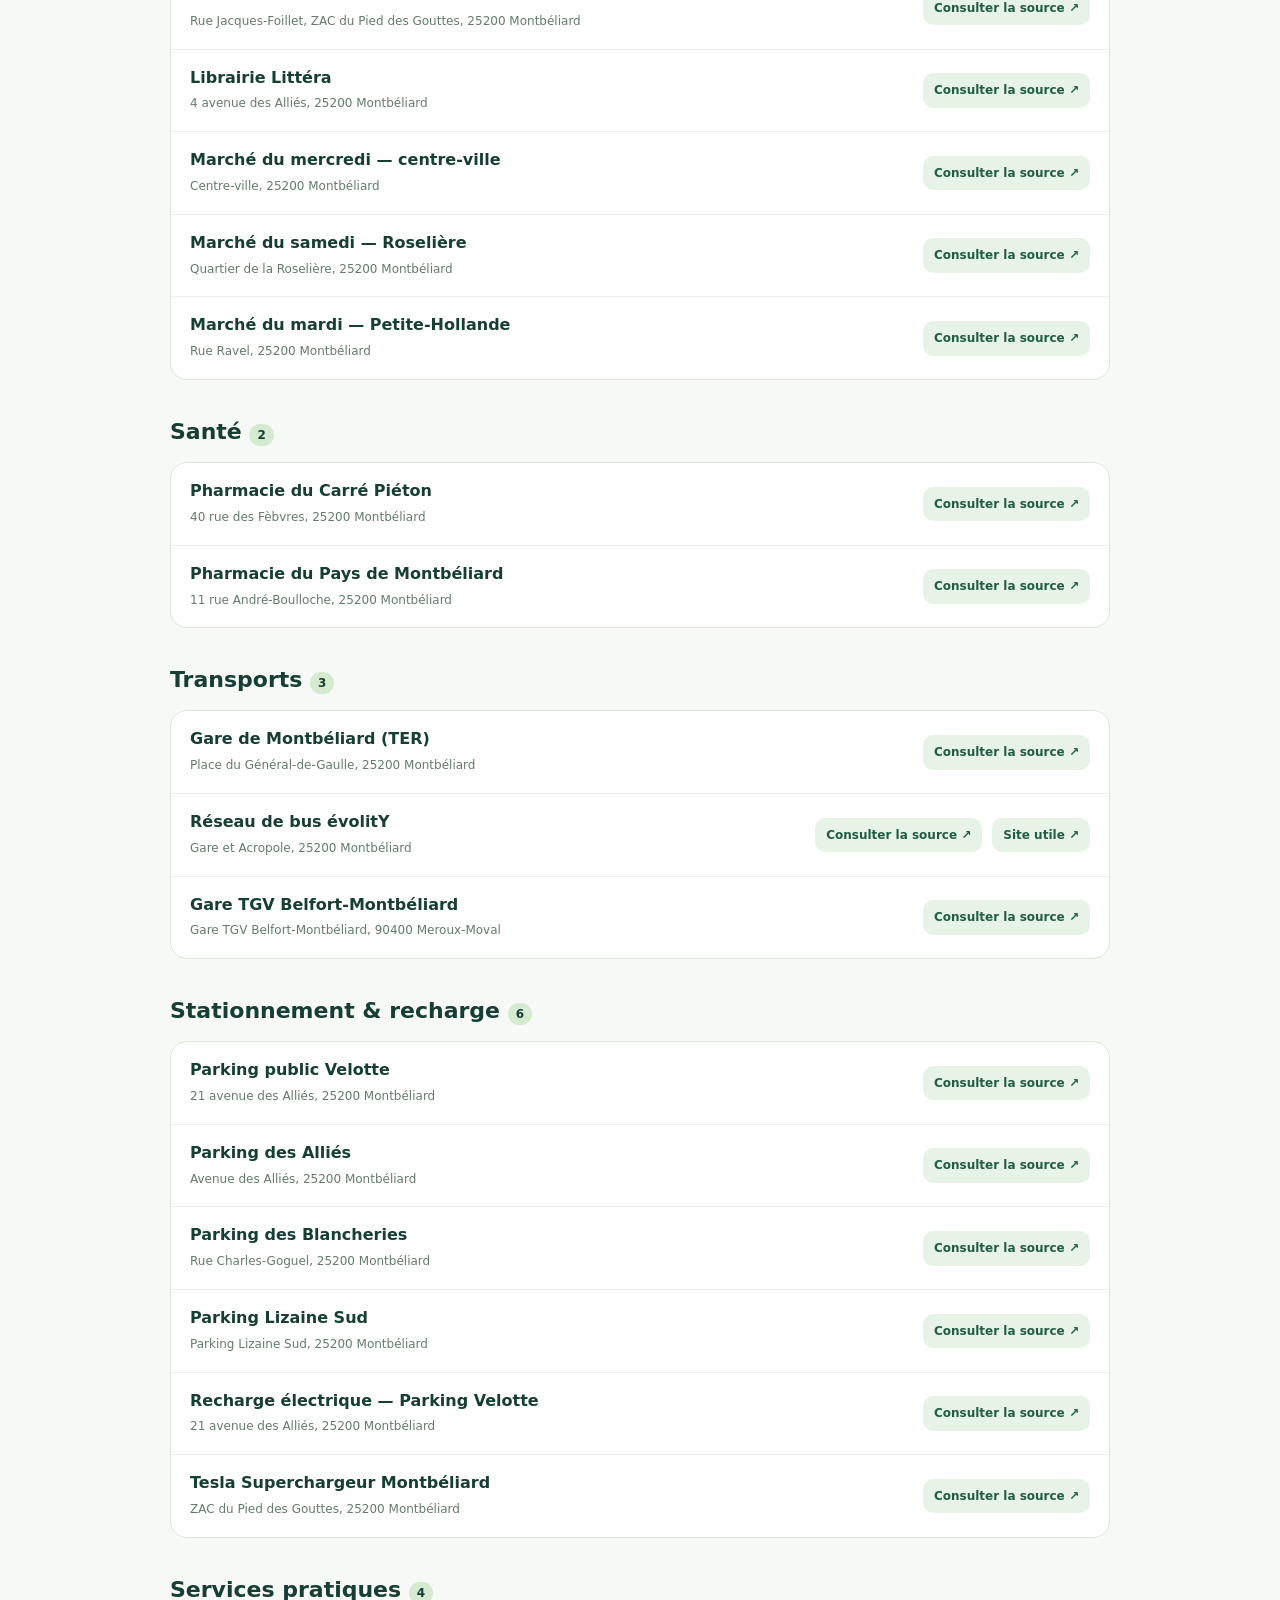
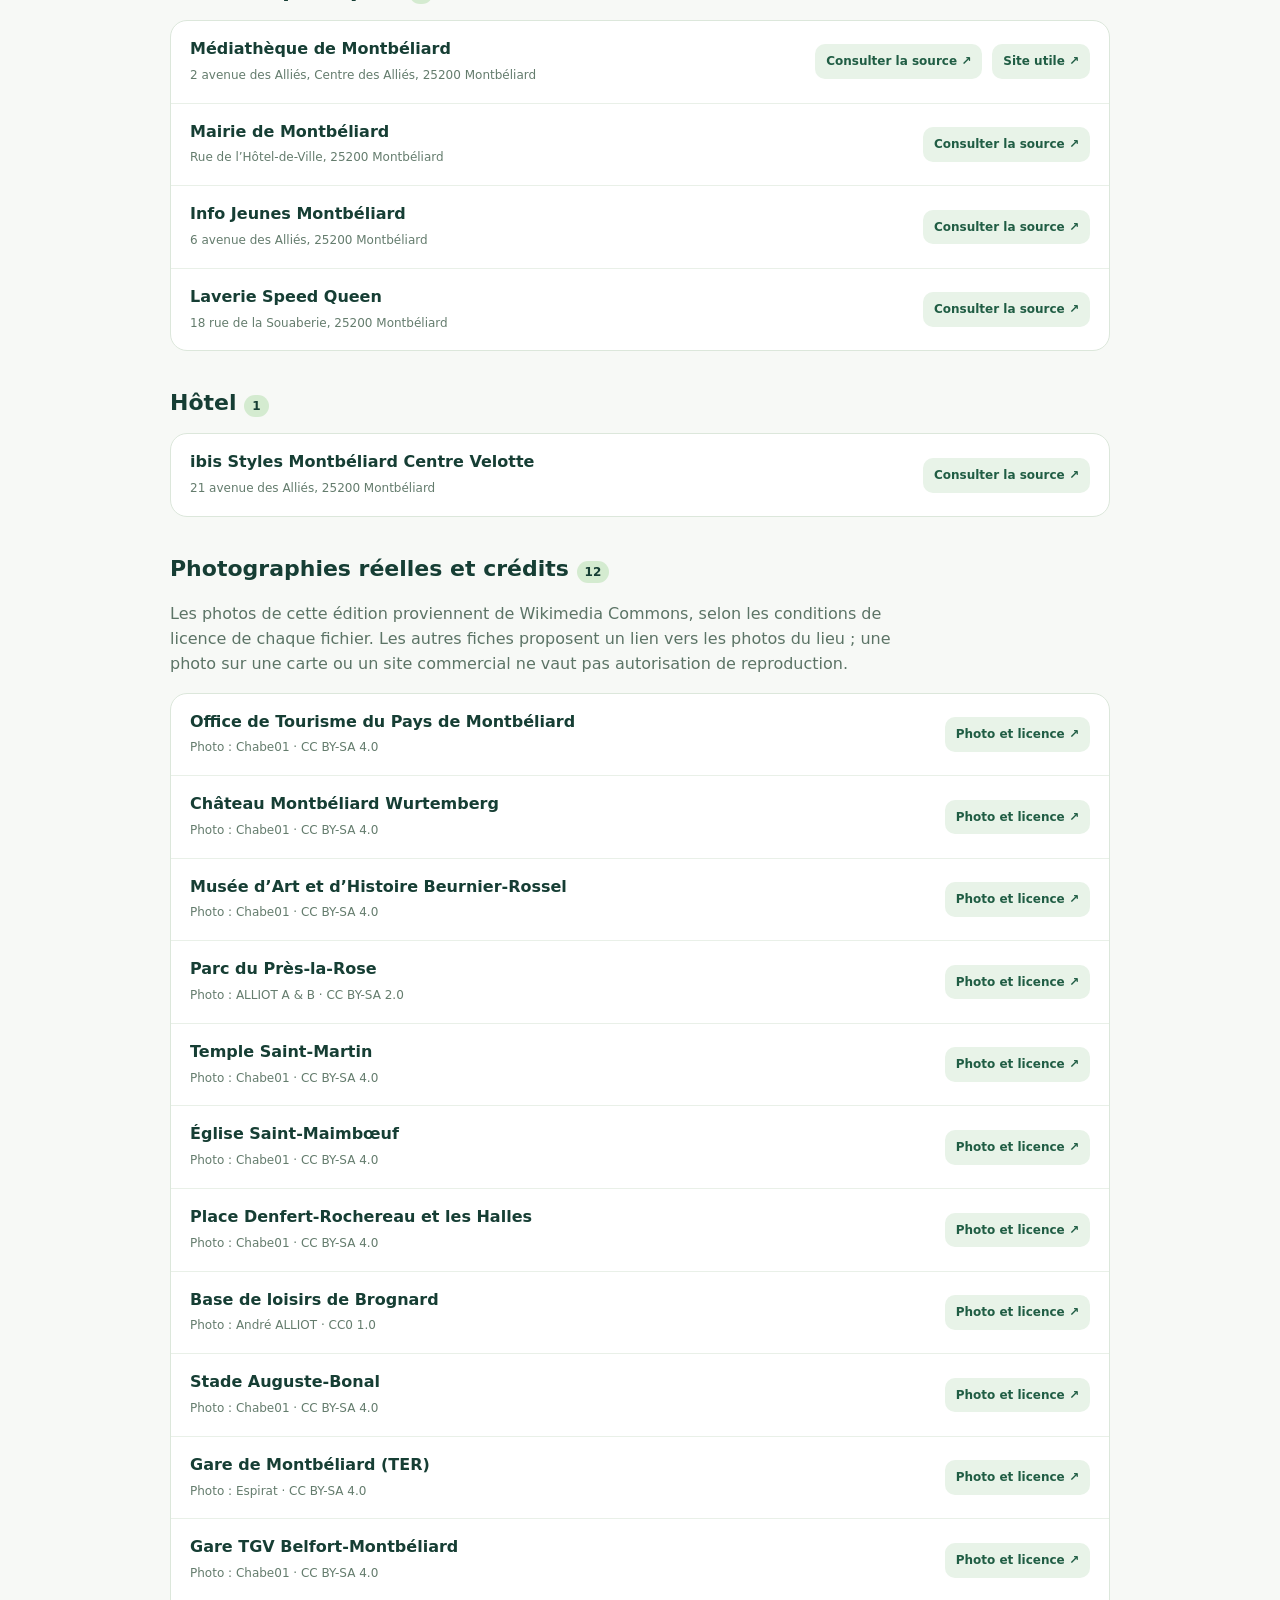
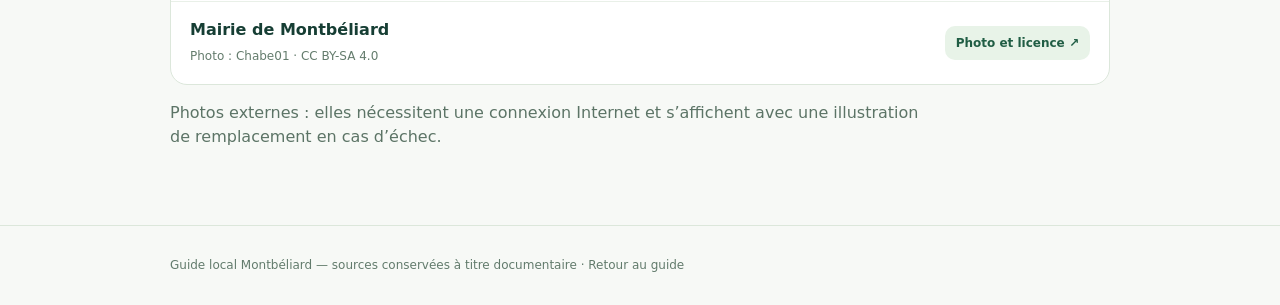
==== commit 86e68318: "Add files via upload" ====
--- a/sources.html
+++ b/sources.html
@@ -1 +1 @@
-<!doctype html><html lang="fr"><head><meta charset="utf-8"><meta name="viewport" content="width=device-width,initial-scale=1"><meta name="theme-color" content="#176254"><title>Sources et vérifications · Guide local Montbéliard</title><link rel="icon" href="images/favicon.svg" type="image/svg+xml"><style>:root{font-family:Inter,system-ui,Arial,sans-serif;color:#163e34;background:#f7f9f6}*{box-sizing:border-box}body{margin:0;line-height:1.55}.shell{width:min(940px,calc(100% - 30px));margin:auto}header{background:#164f43;padding:20px 0;color:white}header .shell{display:flex;align-items:center;justify-content:space-between;gap:10px}a{color:inherit;text-decoration:none}header a{font-weight:800}header small{opacity:.75}main{padding:40px 0}h1{font-size:clamp(30px,4vw,52px);letter-spacing:-1.8px;line-height:1.1;margin:0 0 12px}h2{font-size:22px;margin:0 0 13px}h2 small{background:#d4ebd0;padding:4px 8px;border-radius:50px;font-size:12px}.lede{max-width:760px;color:#5c7466}.important{background:#ebf3dc;border:1px solid #d7e7ba;border-radius:16px;padding:18px;margin:26px 0}.important a{text-decoration:underline}.group{margin:35px 0}ul{padding:0;margin:0;list-style:none;border-radius:17px;overflow:hidden;border:1px solid #dce7db;background:white}li{display:flex;gap:16px;justify-content:space-between;align-items:center;padding:16px 19px;border-bottom:1px solid #e9f0e8}li:last-child{border:0}li strong{display:block}li span{font-size:12px;color:#647c6d}.links{display:flex;gap:10px;flex-wrap:wrap;justify-content:end}.links a{font-size:12px;font-weight:800;background:#e8f3e8;padding:8px 11px;border-radius:10px;white-space:nowrap;color:#205d44}footer{padding:30px 0;color:#627b6c;font-size:12px;border-top:1px solid #dce7db}@media(max-width:700px){li{align-items:flex-start;flex-direction:column}.links{justify-content:start}}</style></head><body><header><div class="shell"><a href="index.html">← Retour au guide</a><small>ibis Styles · Montbéliard Centre Velotte</small></div></header><main class="shell"><h1>Sources & vérifications</h1><p class="lede">Pour chaque lieu, retrouvez la page à consulter pour vérifier ses informations. Ce guide est une sélection pratique, pas une base de données en temps réel. Mise en forme du 25 octobre 2026.</p><div class="important"><b>À savoir</b> : les horaires des commerces, les tarifs et les disponibilités peuvent évoluer. Une source mentionnée ci-dessous n'est pas une garantie de vérification actuelle. Pour les horaires divergents de la pharmacie du Carré Piéton, consultez les deux pages officielles listées dans le fichier <a href="SOURCES.md">SOURCES.md</a>. Pour un itinéraire, la durée est affichée dans Google Maps, pas calculée ici. Les visuels du guide sont des illustrations de catégories, pas des photos de commerces.</div><section class="group" id="discover"><h2>Patrimoine & découvertes <small>13</small></h2><ul><li><div><strong>Office de Tourisme du Pays de Montbéliard</strong><span>1 rue Henri Mouhot, 25200 Montbéliard</span></div><div class="links"><a href="https://www.paysdemontbeliard-tourisme.com/office-de-tourisme" rel="noopener noreferrer" target="_blank">Consulter la source ↗</a></div></li><li><div><strong>Château Montbéliard Wurtemberg</strong><span>7 rue des Tours, 25200 Montbéliard</span></div><div class="links"><a href="https://www.chateaumontbeliardwurtemberg.fr/" rel="noopener noreferrer" target="_blank">Consulter la source ↗</a></div></li><li><div><strong>Musée d’Art et d’Histoire Beurnier-Rossel</strong><span>8 place Saint-Martin, 25200 Montbéliard</span></div><div class="links"><a href="https://www.paysdemontbeliard-tourisme.com/musees/decibelles/detail/pcubou000v50dbd4/musee-dart-et-dhistoire-beurnier-rossel" rel="noopener noreferrer" target="_blank">Consulter la source ↗</a><a href="https://www.chateaumontbeliardwurtemberg.fr/le-musee-dart-et-dhistoire-hotel-beurnier-rossel" target="_blank" rel="noopener noreferrer">Site utile ↗</a></div></li><li><div><strong>Parc du Près-la-Rose</strong><span>Impasse de la Presqu’île, 25200 Montbéliard</span></div><div class="links"><a href="https://www.paysdemontbeliard-tourisme.com/nature/decibelles/detail/pcubfc000v51xgrd/parc-du-pres-la-rose" rel="noopener noreferrer" target="_blank">Consulter la source ↗</a></div></li><li><div><strong>Pavillon des Sciences</strong><span>5 impasse de la Presqu’île, 25200 Montbéliard</span></div><div class="links"><a href="https://www.pavillon-sciences.com/infos-pratiques" rel="noopener noreferrer" target="_blank">Consulter la source ↗</a><a href="https://www.pavillon-sciences.com/" target="_blank" rel="noopener noreferrer">Site utile ↗</a></div></li><li><div><strong>Temple Saint-Martin</strong><span>Place Saint-Martin, 25200 Montbéliard</span></div><div class="links"><a href="https://www.culture.gouv.fr/regions/drac-bourgogne-franche-comte/actualite-a-la-une/temple-saint-martin-de-montbeliard-une-renaissance-apres-une-restauration-integrale" rel="noopener noreferrer" target="_blank">Consulter la source ↗</a><a href="https://www.temple-saint-martin.fr/" target="_blank" rel="noopener noreferrer">Site utile ↗</a></div></li><li><div><strong>Église Saint-Maimbœuf</strong><span>1 parvis Jean-Flory, 25200 Montbéliard</span></div><div class="links"><a href="https://www.paysdemontbeliard-tourisme.com/montbeliard-cite-des-princes" rel="noopener noreferrer" target="_blank">Consulter la source ↗</a></div></li><li><div><strong>Place Denfert-Rochereau et les Halles</strong><span>Place Denfert-Rochereau, 25200 Montbéliard</span></div><div class="links"><a href="https://www.paysdemontbeliard-tourisme.com/montbeliard-cite-des-princes" rel="noopener noreferrer" target="_blank">Consulter la source ↗</a></div></li><li><div><strong>Circuit urbain Heinrich Schickhardt</strong><span>Place Saint-Martin, 25200 Montbéliard</span></div><div class="links"><a href="https://www.paysdemontbeliard-tourisme.com/montbeliard-cite-des-princes" rel="noopener noreferrer" target="_blank">Consulter la source ↗</a></div></li><li><div><strong>Musée de l’Aventure Peugeot</strong><span>Carrefour de l’Europe, 25600 Sochaux</span></div><div class="links"><a href="https://www.paysdemontbeliard-tourisme.com/index.php/musees/decibelles/detail/pcubou000v50dbdc/musee-de-laventure-peugeot" rel="noopener noreferrer" target="_blank">Consulter la source ↗</a><a href="https://laventure-association.com/laventure-peugeot/le-musee-de-laventure-peugeot/" target="_blank" rel="noopener noreferrer">Site utile ↗</a></div></li><li><div><strong>Base de loisirs de Brognard</strong><span>Base de loisirs du Pays de Montbéliard, 25600 Brognard</span></div><div class="links"><a href="https://www.paysdemontbeliard-tourisme.com/" rel="noopener noreferrer" target="_blank">Consulter la source ↗</a></div></li><li><div><strong>EuroVelo 6 — itinéraire cyclable</strong><span>Parc du Près-la-Rose, 25200 Montbéliard</span></div><div class="links"><a href="https://www.paysdemontbeliard-tourisme.com/" rel="noopener noreferrer" target="_blank">Consulter la source ↗</a></div></li><li><div><strong>Stade Auguste-Bonal</strong><span>Stade Bonal, 25200 Montbéliard</span></div><div class="links"><a href="https://www.fcsochaux.fr/" rel="noopener noreferrer" target="_blank">Consulter la source ↗</a></div></li></ul></section><section class="group" id="food"><h2>Restaurants <small>9</small></h2><ul><li><div><strong>Le Châtel</strong><span>12 rue du Collège, 25200 Montbéliard</span></div><div class="links"><a href="https://www.paysdemontbeliard-tourisme.com/sites/default/files/2026-04/Guide%20Bonnes%20Adresses%202026%20web.pdf" rel="noopener noreferrer" target="_blank">Consulter la source ↗</a><a href="https://restaurant-lechatel.fr/" target="_blank" rel="noopener noreferrer">Site utile ↗</a></div></li><li><div><strong>La Pause Gourmande</strong><span>4 bis rue du Château, 25200 Montbéliard</span></div><div class="links"><a href="https://www.paysdemontbeliard-tourisme.com/" rel="noopener noreferrer" target="_blank">Consulter la source ↗</a><a href="http://www.lapausegourmande.net" target="_blank" rel="noopener noreferrer">Site utile ↗</a></div></li><li><div><strong>Chez Cass’Graine</strong><span>4 rue du Général-Leclerc, 25200 Montbéliard</span></div><div class="links"><a href="https://www.paysdemontbeliard-tourisme.com/sites/default/files/2026-04/Guide%20Bonnes%20Adresses%202026%20web.pdf" rel="noopener noreferrer" target="_blank">Consulter la source ↗</a><a href="https://www.restaurant-cassgraine.fr/" target="_blank" rel="noopener noreferrer">Site utile ↗</a></div></li><li><div><strong>La Tentation</strong><span>11 place du Général-de-Gaulle, 25200 Montbéliard</span></div><div class="links"><a href="https://www.paysdemontbeliard-tourisme.com/sites/default/files/2026-04/Guide%20Bonnes%20Adresses%202026%20web.pdf" rel="noopener noreferrer" target="_blank">Consulter la source ↗</a></div></li><li><div><strong>Le Café Central</strong><span>11 place Denfert-Rochereau, 25200 Montbéliard</span></div><div class="links"><a href="https://www.paysdemontbeliard-tourisme.com/sites/default/files/2026-04/Guide%20Bonnes%20Adresses%202026%20web.pdf" rel="noopener noreferrer" target="_blank">Consulter la source ↗</a></div></li><li><div><strong>Ho’Plats Gourmands</strong><span>5 rue Velotte, 25200 Montbéliard</span></div><div class="links"><a href="https://www.paysdemontbeliard-tourisme.com/sites/default/files/2026-04/Guide%20Bonnes%20Adresses%202026%20web.pdf" rel="noopener noreferrer" target="_blank">Consulter la source ↗</a><a href="https://www.hoplats-gourmands.com" target="_blank" rel="noopener noreferrer">Site utile ↗</a></div></li><li><div><strong>Sakura Sushi</strong><span>37 rue Georges-Clémenceau, 25200 Montbéliard</span></div><div class="links"><a href="https://www.paysdemontbeliard-tourisme.com/sites/default/files/2026-04/Guide%20Bonnes%20Adresses%202026%20web.pdf" rel="noopener noreferrer" target="_blank">Consulter la source ↗</a><a href="https://www.sakurasushi25200.fr/" target="_blank" rel="noopener noreferrer">Site utile ↗</a></div></li><li><div><strong>Chez Witt Street Food</strong><span>2 rue de Belfort, 25200 Montbéliard</span></div><div class="links"><a href="https://www.paysdemontbeliard-tourisme.com/sites/default/files/2026-04/Guide%20Bonnes%20Adresses%202026%20web.pdf" rel="noopener noreferrer" target="_blank">Consulter la source ↗</a></div></li><li><div><strong>Signorizza</strong><span>17C rue Jacques-Foillet, 25200 Montbéliard</span></div><div class="links"><a href="https://www.paysdemontbeliard-tourisme.com/sites/default/files/2026-04/Guide%20Bonnes%20Adresses%202026%20web.pdf" rel="noopener noreferrer" target="_blank">Consulter la source ↗</a><a href="https://www.signorizza.com/" target="_blank" rel="noopener noreferrer">Site utile ↗</a></div></li></ul></section><section class="group" id="bakery"><h2>Boulangeries & gourmandises <small>5</small></h2><ul><li><div><strong>Maison Debrie</strong><span>20 rue Velotte, 25200 Montbéliard</span></div><div class="links"><a href="https://www.paysdemontbeliard-tourisme.com/shopping" rel="noopener noreferrer" target="_blank">Consulter la source ↗</a><a href="https://maison-debrie.fr" target="_blank" rel="noopener noreferrer">Site utile ↗</a></div></li><li><div><strong>La Mie Câline</strong><span>1 place Denfert-Rochereau, 25200 Montbéliard</span></div><div class="links"><a href="https://www.paysdemontbeliard-tourisme.com/shopping" rel="noopener noreferrer" target="_blank">Consulter la source ↗</a><a href="https://www.lamiecaline.com/" target="_blank" rel="noopener noreferrer">Site utile ↗</a></div></li><li><div><strong>Biscuiterie Billiotte</strong><span>5 rue Georges-Clémenceau, 25200 Montbéliard</span></div><div class="links"><a href="https://www.paysdemontbeliard-tourisme.com/shopping" rel="noopener noreferrer" target="_blank">Consulter la source ↗</a><a href="https://boutique.biscuiterie-billiotte.fr" target="_blank" rel="noopener noreferrer">Site utile ↗</a></div></li><li><div><strong>Jean-Philippe Ragot Chocolatier</strong><span>15 rue de Belfort, 25200 Montbéliard</span></div><div class="links"><a href="https://www.paysdemontbeliard-tourisme.com/shopping" rel="noopener noreferrer" target="_blank">Consulter la source ↗</a><a href="https://www.chocolatragot.fr/" target="_blank" rel="noopener noreferrer">Site utile ↗</a></div></li><li><div><strong>Chocolaterie Vergne</strong><span>55 rue Jacques-Foillet, 25200 Montbéliard</span></div><div class="links"><a href="https://www.paysdemontbeliard-tourisme.com/shopping" rel="noopener noreferrer" target="_blank">Consulter la source ↗</a><a href="https://patisserie-vergne.fr/" target="_blank" rel="noopener noreferrer">Site utile ↗</a></div></li></ul></section><section class="group" id="shopping"><h2>Courses & boutiques <small>7</small></h2><ul><li><div><strong>Carrefour Express centre-ville</strong><span>8 rue de la Souaberie, 25200 Montbéliard</span></div><div class="links"><a href="https://www.carrefour.fr/magasin/express-montbeliard" rel="noopener noreferrer" target="_blank">Consulter la source ↗</a></div></li><li><div><strong>Carrefour Montbéliard</strong><span>2 route de Bethoncourt (CD 136 bis), 25200 Montbéliard</span></div><div class="links"><a href="https://www.carrefour.fr/magasin/montbeliard" rel="noopener noreferrer" target="_blank">Consulter la source ↗</a></div></li><li><div><strong>E.Leclerc Montbéliard</strong><span>Rue Jacques-Foillet, ZAC du Pied des Gouttes, 25200 Montbéliard</span></div><div class="links"><a href="https://www.e.leclerc/" rel="noopener noreferrer" target="_blank">Consulter la source ↗</a></div></li><li><div><strong>Librairie Littéra</strong><span>4 avenue des Alliés, 25200 Montbéliard</span></div><div class="links"><a href="https://www.paysdemontbeliard-tourisme.com/shopping" rel="noopener noreferrer" target="_blank">Consulter la source ↗</a></div></li><li><div><strong>Marché du mercredi — centre-ville</strong><span>Centre-ville, 25200 Montbéliard</span></div><div class="links"><a href="https://www.montbeliard.fr/ma-ville-au-quotidien/entreprises-commerces-et-artisanat/destination-shopping/marches-hebdomadaires/" rel="noopener noreferrer" target="_blank">Consulter la source ↗</a></div></li><li><div><strong>Marché du samedi — Roselière</strong><span>Quartier de la Roselière, 25200 Montbéliard</span></div><div class="links"><a href="https://www.montbeliard.fr/ma-ville-au-quotidien/entreprises-commerces-et-artisanat/destination-shopping/marches-hebdomadaires/" rel="noopener noreferrer" target="_blank">Consulter la source ↗</a></div></li><li><div><strong>Marché du mardi — Petite-Hollande</strong><span>Rue Ravel, 25200 Montbéliard</span></div><div class="links"><a href="https://www.montbeliard.fr/ma-ville-au-quotidien/entreprises-commerces-et-artisanat/destination-shopping/marches-hebdomadaires/" rel="noopener noreferrer" target="_blank">Consulter la source ↗</a></div></li></ul></section><section class="group" id="health"><h2>Santé <small>2</small></h2><ul><li><div><strong>Pharmacie du Carré Piéton</strong><span>40 rue des Fèbvres, 25200 Montbéliard</span></div><div class="links"><a href="https://www.pharmacieducarrepieton.com/pharmacie" rel="noopener noreferrer" target="_blank">Consulter la source ↗</a></div></li><li><div><strong>Pharmacie du Pays de Montbéliard</strong><span>11 rue André-Boulloche, 25200 Montbéliard</span></div><div class="links"><a href="https://pharmacie-du-pays-de-montbeliard.giropharm.fr/" rel="noopener noreferrer" target="_blank">Consulter la source ↗</a></div></li></ul></section><section class="group" id="transport"><h2>Transports <small>3</small></h2><ul><li><div><strong>Gare de Montbéliard (TER)</strong><span>Place du Général-de-Gaulle, 25200 Montbéliard</span></div><div class="links"><a href="https://www.sncf-connect.com/gares/montbeliard" rel="noopener noreferrer" target="_blank">Consulter la source ↗</a></div></li><li><div><strong>Réseau de bus évolitY</strong><span>Gare et Acropole, 25200 Montbéliard</span></div><div class="links"><a href="https://www.evolity.fr/telechargez-vos-horaires-evolity/" rel="noopener noreferrer" target="_blank">Consulter la source ↗</a><a href="https://www.evolity.fr/" target="_blank" rel="noopener noreferrer">Site utile ↗</a></div></li><li><div><strong>Gare TGV Belfort-Montbéliard</strong><span>Gare TGV Belfort-Montbéliard, 90400 Meroux-Moval</span></div><div class="links"><a href="https://www.sncf-connect.com/" rel="noopener noreferrer" target="_blank">Consulter la source ↗</a></div></li></ul></section><section class="group" id="parking"><h2>Stationnement & recharge <small>6</small></h2><ul><li><div><strong>Parking public Velotte</strong><span>21 avenue des Alliés, 25200 Montbéliard</span></div><div class="links"><a href="https://all.accor.com/hotel/8187/index.fr.shtml" rel="noopener noreferrer" target="_blank">Consulter la source ↗</a></div></li><li><div><strong>Parking des Alliés</strong><span>Avenue des Alliés, 25200 Montbéliard</span></div><div class="links"><a href="https://www.montbeliard.fr/ma-ville-au-quotidien/stationnement/" rel="noopener noreferrer" target="_blank">Consulter la source ↗</a></div></li><li><div><strong>Parking des Blancheries</strong><span>Rue Charles-Goguel, 25200 Montbéliard</span></div><div class="links"><a href="https://www.montbeliard.fr/ma-ville-au-quotidien/stationnement/" rel="noopener noreferrer" target="_blank">Consulter la source ↗</a></div></li><li><div><strong>Parking Lizaine Sud</strong><span>Parking Lizaine Sud, 25200 Montbéliard</span></div><div class="links"><a href="https://www.montbeliard.fr/ma-ville-au-quotidien/stationnement/" rel="noopener noreferrer" target="_blank">Consulter la source ↗</a></div></li><li><div><strong>Recharge électrique — Parking Velotte</strong><span>21 avenue des Alliés, 25200 Montbéliard</span></div><div class="links"><a href="https://all.accor.com/hotel/8187/index.fr.shtml" rel="noopener noreferrer" target="_blank">Consulter la source ↗</a></div></li><li><div><strong>Tesla Superchargeur Montbéliard</strong><span>ZAC du Pied des Gouttes, 25200 Montbéliard</span></div><div class="links"><a href="https://www.tesla.com/findus/location/supercharger/Montbeliard422" rel="noopener noreferrer" target="_blank">Consulter la source ↗</a></div></li></ul></section><section class="group" id="services"><h2>Services pratiques <small>4</small></h2><ul><li><div><strong>Médiathèque de Montbéliard</strong><span>2 avenue des Alliés, Centre des Alliés, 25200 Montbéliard</span></div><div class="links"><a href="https://www.montbeliard.fr/mes-sorties-mes-activites/la-mediatheque-de-montbliard/" rel="noopener noreferrer" target="_blank">Consulter la source ↗</a><a href="https://mediatheque.montbeliard.fr/" target="_blank" rel="noopener noreferrer">Site utile ↗</a></div></li><li><div><strong>Mairie de Montbéliard</strong><span>Rue de l’Hôtel-de-Ville, 25200 Montbéliard</span></div><div class="links"><a href="https://www.montbeliard.fr/" rel="noopener noreferrer" target="_blank">Consulter la source ↗</a></div></li><li><div><strong>Info Jeunes Montbéliard</strong><span>6 avenue des Alliés, 25200 Montbéliard</span></div><div class="links"><a href="https://www.montbeliard.fr/" rel="noopener noreferrer" target="_blank">Consulter la source ↗</a></div></li><li><div><strong>Laverie Speed Queen</strong><span>18 rue de la Souaberie, 25200 Montbéliard</span></div><div class="links"><a href="https://www.google.com/maps/search/?api=1&amp;query=Speed%20Queen%20Montbeliard" rel="noopener noreferrer" target="_blank">Consulter la source ↗</a></div></li></ul></section><section class="group" id="essentials"><h2>Hôtel <small>1</small></h2><ul><li><div><strong>ibis Styles Montbéliard Centre Velotte</strong><span>21 avenue des Alliés, 25200 Montbéliard</span></div><div class="links"><a href="https://all.accor.com/hotel/8187/index.fr.shtml" rel="noopener noreferrer" target="_blank">Consulter la source ↗</a></div></li></ul></section></main><footer><div class="shell">Guide local Montbéliard — sources conservées à titre documentaire · <a href="index.html">Retour au guide</a></div></footer></body></html>+<!doctype html><html lang="fr"><head><meta charset="utf-8"><meta name="viewport" content="width=device-width,initial-scale=1"><meta name="theme-color" content="#176254"><title>Sources et vérifications · Guide local Montbéliard</title><link rel="icon" href="images/favicon.svg" type="image/svg+xml"><style>:root{font-family:Inter,system-ui,Arial,sans-serif;color:#163e34;background:#f7f9f6}*{box-sizing:border-box}body{margin:0;line-height:1.55}.shell{width:min(940px,calc(100% - 30px));margin:auto}header{background:#164f43;padding:20px 0;color:white}header .shell{display:flex;align-items:center;justify-content:space-between;gap:10px}a{color:inherit;text-decoration:none}header a{font-weight:800}header small{opacity:.75}main{padding:40px 0}h1{font-size:clamp(30px,4vw,52px);letter-spacing:-1.8px;line-height:1.1;margin:0 0 12px}h2{font-size:22px;margin:0 0 13px}h2 small{background:#d4ebd0;padding:4px 8px;border-radius:50px;font-size:12px}.lede{max-width:760px;color:#5c7466}.important{background:#ebf3dc;border:1px solid #d7e7ba;border-radius:16px;padding:18px;margin:26px 0}.important a{text-decoration:underline}.group{margin:35px 0}ul{padding:0;margin:0;list-style:none;border-radius:17px;overflow:hidden;border:1px solid #dce7db;background:white}li{display:flex;gap:16px;justify-content:space-between;align-items:center;padding:16px 19px;border-bottom:1px solid #e9f0e8}li:last-child{border:0}li strong{display:block}li span{font-size:12px;color:#647c6d}.links{display:flex;gap:10px;flex-wrap:wrap;justify-content:end}.links a{font-size:12px;font-weight:800;background:#e8f3e8;padding:8px 11px;border-radius:10px;white-space:nowrap;color:#205d44}footer{padding:30px 0;color:#627b6c;font-size:12px;border-top:1px solid #dce7db}@media(max-width:700px){li{align-items:flex-start;flex-direction:column}.links{justify-content:start}}</style></head><body><header><div class="shell"><a href="index.html">← Retour au guide</a><small>ibis Styles · Montbéliard Centre Velotte</small></div></header><main class="shell"><h1>Sources & vérifications</h1><p class="lede">Pour chaque lieu, retrouvez la page à consulter pour vérifier ses informations. Ce guide est une sélection pratique, pas une base de données en temps réel. Mise en forme du 25 octobre 2026.</p><div class="important"><b>À savoir</b> : les horaires des commerces, les tarifs et les disponibilités peuvent évoluer. Une source mentionnée ci-dessous n'est pas une garantie de vérification actuelle. Pour les horaires divergents de la pharmacie du Carré Piéton, consultez les deux pages officielles listées dans le fichier <a href="SOURCES.md">SOURCES.md</a>. Pour un itinéraire, la durée est affichée dans Google Maps, pas calculée ici. Les visuels du guide sont des illustrations de catégories, pas des photos de commerces.</div><section class="group" id="discover"><h2>Patrimoine & découvertes <small>13</small></h2><ul><li><div><strong>Office de Tourisme du Pays de Montbéliard</strong><span>1 rue Henri Mouhot, 25200 Montbéliard</span></div><div class="links"><a href="https://www.paysdemontbeliard-tourisme.com/office-de-tourisme" rel="noopener noreferrer" target="_blank">Consulter la source ↗</a></div></li><li><div><strong>Château Montbéliard Wurtemberg</strong><span>7 rue des Tours, 25200 Montbéliard</span></div><div class="links"><a href="https://www.chateaumontbeliardwurtemberg.fr/" rel="noopener noreferrer" target="_blank">Consulter la source ↗</a></div></li><li><div><strong>Musée d’Art et d’Histoire Beurnier-Rossel</strong><span>8 place Saint-Martin, 25200 Montbéliard</span></div><div class="links"><a href="https://www.paysdemontbeliard-tourisme.com/musees/decibelles/detail/pcubou000v50dbd4/musee-dart-et-dhistoire-beurnier-rossel" rel="noopener noreferrer" target="_blank">Consulter la source ↗</a><a href="https://www.chateaumontbeliardwurtemberg.fr/le-musee-dart-et-dhistoire-hotel-beurnier-rossel" target="_blank" rel="noopener noreferrer">Site utile ↗</a></div></li><li><div><strong>Parc du Près-la-Rose</strong><span>Impasse de la Presqu’île, 25200 Montbéliard</span></div><div class="links"><a href="https://www.paysdemontbeliard-tourisme.com/nature/decibelles/detail/pcubfc000v51xgrd/parc-du-pres-la-rose" rel="noopener noreferrer" target="_blank">Consulter la source ↗</a></div></li><li><div><strong>Pavillon des Sciences</strong><span>5 impasse de la Presqu’île, 25200 Montbéliard</span></div><div class="links"><a href="https://www.pavillon-sciences.com/infos-pratiques" rel="noopener noreferrer" target="_blank">Consulter la source ↗</a><a href="https://www.pavillon-sciences.com/" target="_blank" rel="noopener noreferrer">Site utile ↗</a></div></li><li><div><strong>Temple Saint-Martin</strong><span>Place Saint-Martin, 25200 Montbéliard</span></div><div class="links"><a href="https://www.culture.gouv.fr/regions/drac-bourgogne-franche-comte/actualite-a-la-une/temple-saint-martin-de-montbeliard-une-renaissance-apres-une-restauration-integrale" rel="noopener noreferrer" target="_blank">Consulter la source ↗</a><a href="https://www.temple-saint-martin.fr/" target="_blank" rel="noopener noreferrer">Site utile ↗</a></div></li><li><div><strong>Église Saint-Maimbœuf</strong><span>1 parvis Jean-Flory, 25200 Montbéliard</span></div><div class="links"><a href="https://www.paysdemontbeliard-tourisme.com/montbeliard-cite-des-princes" rel="noopener noreferrer" target="_blank">Consulter la source ↗</a></div></li><li><div><strong>Place Denfert-Rochereau et les Halles</strong><span>Place Denfert-Rochereau, 25200 Montbéliard</span></div><div class="links"><a href="https://www.paysdemontbeliard-tourisme.com/montbeliard-cite-des-princes" rel="noopener noreferrer" target="_blank">Consulter la source ↗</a></div></li><li><div><strong>Circuit urbain Heinrich Schickhardt</strong><span>Place Saint-Martin, 25200 Montbéliard</span></div><div class="links"><a href="https://www.paysdemontbeliard-tourisme.com/montbeliard-cite-des-princes" rel="noopener noreferrer" target="_blank">Consulter la source ↗</a></div></li><li><div><strong>Musée de l’Aventure Peugeot</strong><span>Carrefour de l’Europe, 25600 Sochaux</span></div><div class="links"><a href="https://www.paysdemontbeliard-tourisme.com/index.php/musees/decibelles/detail/pcubou000v50dbdc/musee-de-laventure-peugeot" rel="noopener noreferrer" target="_blank">Consulter la source ↗</a><a href="https://laventure-association.com/laventure-peugeot/le-musee-de-laventure-peugeot/" target="_blank" rel="noopener noreferrer">Site utile ↗</a></div></li><li><div><strong>Base de loisirs de Brognard</strong><span>Base de loisirs du Pays de Montbéliard, 25600 Brognard</span></div><div class="links"><a href="https://www.paysdemontbeliard-tourisme.com/" rel="noopener noreferrer" target="_blank">Consulter la source ↗</a></div></li><li><div><strong>EuroVelo 6 — itinéraire cyclable</strong><span>Parc du Près-la-Rose, 25200 Montbéliard</span></div><div class="links"><a href="https://www.paysdemontbeliard-tourisme.com/" rel="noopener noreferrer" target="_blank">Consulter la source ↗</a></div></li><li><div><strong>Stade Auguste-Bonal</strong><span>Stade Bonal, 25200 Montbéliard</span></div><div class="links"><a href="https://www.fcsochaux.fr/" rel="noopener noreferrer" target="_blank">Consulter la source ↗</a></div></li></ul></section><section class="group" id="food"><h2>Restaurants <small>9</small></h2><ul><li><div><strong>Le Châtel</strong><span>12 rue du Collège, 25200 Montbéliard</span></div><div class="links"><a href="https://www.paysdemontbeliard-tourisme.com/sites/default/files/2026-04/Guide%20Bonnes%20Adresses%202026%20web.pdf" rel="noopener noreferrer" target="_blank">Consulter la source ↗</a><a href="https://restaurant-lechatel.fr/" target="_blank" rel="noopener noreferrer">Site utile ↗</a></div></li><li><div><strong>La Pause Gourmande</strong><span>4 bis rue du Château, 25200 Montbéliard</span></div><div class="links"><a href="https://www.paysdemontbeliard-tourisme.com/" rel="noopener noreferrer" target="_blank">Consulter la source ↗</a><a href="http://www.lapausegourmande.net" target="_blank" rel="noopener noreferrer">Site utile ↗</a></div></li><li><div><strong>Chez Cass’Graine</strong><span>4 rue du Général-Leclerc, 25200 Montbéliard</span></div><div class="links"><a href="https://www.paysdemontbeliard-tourisme.com/sites/default/files/2026-04/Guide%20Bonnes%20Adresses%202026%20web.pdf" rel="noopener noreferrer" target="_blank">Consulter la source ↗</a><a href="https://www.restaurant-cassgraine.fr/" target="_blank" rel="noopener noreferrer">Site utile ↗</a></div></li><li><div><strong>La Tentation</strong><span>11 place du Général-de-Gaulle, 25200 Montbéliard</span></div><div class="links"><a href="https://www.paysdemontbeliard-tourisme.com/sites/default/files/2026-04/Guide%20Bonnes%20Adresses%202026%20web.pdf" rel="noopener noreferrer" target="_blank">Consulter la source ↗</a></div></li><li><div><strong>Le Café Central</strong><span>11 place Denfert-Rochereau, 25200 Montbéliard</span></div><div class="links"><a href="https://www.paysdemontbeliard-tourisme.com/sites/default/files/2026-04/Guide%20Bonnes%20Adresses%202026%20web.pdf" rel="noopener noreferrer" target="_blank">Consulter la source ↗</a></div></li><li><div><strong>Ho’Plats Gourmands</strong><span>5 rue Velotte, 25200 Montbéliard</span></div><div class="links"><a href="https://www.paysdemontbeliard-tourisme.com/sites/default/files/2026-04/Guide%20Bonnes%20Adresses%202026%20web.pdf" rel="noopener noreferrer" target="_blank">Consulter la source ↗</a><a href="https://www.hoplats-gourmands.com" target="_blank" rel="noopener noreferrer">Site utile ↗</a></div></li><li><div><strong>Sakura Sushi</strong><span>37 rue Georges-Clémenceau, 25200 Montbéliard</span></div><div class="links"><a href="https://www.paysdemontbeliard-tourisme.com/sites/default/files/2026-04/Guide%20Bonnes%20Adresses%202026%20web.pdf" rel="noopener noreferrer" target="_blank">Consulter la source ↗</a><a href="https://www.sakurasushi25200.fr/" target="_blank" rel="noopener noreferrer">Site utile ↗</a></div></li><li><div><strong>Chez Witt Street Food</strong><span>2 rue de Belfort, 25200 Montbéliard</span></div><div class="links"><a href="https://www.paysdemontbeliard-tourisme.com/sites/default/files/2026-04/Guide%20Bonnes%20Adresses%202026%20web.pdf" rel="noopener noreferrer" target="_blank">Consulter la source ↗</a></div></li><li><div><strong>Signorizza</strong><span>17C rue Jacques-Foillet, 25200 Montbéliard</span></div><div class="links"><a href="https://www.paysdemontbeliard-tourisme.com/sites/default/files/2026-04/Guide%20Bonnes%20Adresses%202026%20web.pdf" rel="noopener noreferrer" target="_blank">Consulter la source ↗</a><a href="https://www.signorizza.com/" target="_blank" rel="noopener noreferrer">Site utile ↗</a></div></li></ul></section><section class="group" id="bakery"><h2>Boulangeries & gourmandises <small>5</small></h2><ul><li><div><strong>Maison Debrie</strong><span>20 rue Velotte, 25200 Montbéliard</span></div><div class="links"><a href="https://www.paysdemontbeliard-tourisme.com/shopping" rel="noopener noreferrer" target="_blank">Consulter la source ↗</a><a href="https://maison-debrie.fr" target="_blank" rel="noopener noreferrer">Site utile ↗</a></div></li><li><div><strong>La Mie Câline</strong><span>1 place Denfert-Rochereau, 25200 Montbéliard</span></div><div class="links"><a href="https://www.paysdemontbeliard-tourisme.com/shopping" rel="noopener noreferrer" target="_blank">Consulter la source ↗</a><a href="https://www.lamiecaline.com/" target="_blank" rel="noopener noreferrer">Site utile ↗</a></div></li><li><div><strong>Biscuiterie Billiotte</strong><span>5 rue Georges-Clémenceau, 25200 Montbéliard</span></div><div class="links"><a href="https://www.paysdemontbeliard-tourisme.com/shopping" rel="noopener noreferrer" target="_blank">Consulter la source ↗</a><a href="https://boutique.biscuiterie-billiotte.fr" target="_blank" rel="noopener noreferrer">Site utile ↗</a></div></li><li><div><strong>Jean-Philippe Ragot Chocolatier</strong><span>15 rue de Belfort, 25200 Montbéliard</span></div><div class="links"><a href="https://www.paysdemontbeliard-tourisme.com/shopping" rel="noopener noreferrer" target="_blank">Consulter la source ↗</a><a href="https://www.chocolatragot.fr/" target="_blank" rel="noopener noreferrer">Site utile ↗</a></div></li><li><div><strong>Chocolaterie Vergne</strong><span>55 rue Jacques-Foillet, 25200 Montbéliard</span></div><div class="links"><a href="https://www.paysdemontbeliard-tourisme.com/shopping" rel="noopener noreferrer" target="_blank">Consulter la source ↗</a><a href="https://patisserie-vergne.fr/" target="_blank" rel="noopener noreferrer">Site utile ↗</a></div></li></ul></section><section class="group" id="shopping"><h2>Courses & boutiques <small>7</small></h2><ul><li><div><strong>Carrefour Express centre-ville</strong><span>8 rue de la Souaberie, 25200 Montbéliard</span></div><div class="links"><a href="https://www.carrefour.fr/magasin/express-montbeliard" rel="noopener noreferrer" target="_blank">Consulter la source ↗</a></div></li><li><div><strong>Carrefour Montbéliard</strong><span>2 route de Bethoncourt (CD 136 bis), 25200 Montbéliard</span></div><div class="links"><a href="https://www.carrefour.fr/magasin/montbeliard" rel="noopener noreferrer" target="_blank">Consulter la source ↗</a></div></li><li><div><strong>E.Leclerc Montbéliard</strong><span>Rue Jacques-Foillet, ZAC du Pied des Gouttes, 25200 Montbéliard</span></div><div class="links"><a href="https://www.e.leclerc/" rel="noopener noreferrer" target="_blank">Consulter la source ↗</a></div></li><li><div><strong>Librairie Littéra</strong><span>4 avenue des Alliés, 25200 Montbéliard</span></div><div class="links"><a href="https://www.paysdemontbeliard-tourisme.com/shopping" rel="noopener noreferrer" target="_blank">Consulter la source ↗</a></div></li><li><div><strong>Marché du mercredi — centre-ville</strong><span>Centre-ville, 25200 Montbéliard</span></div><div class="links"><a href="https://www.montbeliard.fr/ma-ville-au-quotidien/entreprises-commerces-et-artisanat/destination-shopping/marches-hebdomadaires/" rel="noopener noreferrer" target="_blank">Consulter la source ↗</a></div></li><li><div><strong>Marché du samedi — Roselière</strong><span>Quartier de la Roselière, 25200 Montbéliard</span></div><div class="links"><a href="https://www.montbeliard.fr/ma-ville-au-quotidien/entreprises-commerces-et-artisanat/destination-shopping/marches-hebdomadaires/" rel="noopener noreferrer" target="_blank">Consulter la source ↗</a></div></li><li><div><strong>Marché du mardi — Petite-Hollande</strong><span>Rue Ravel, 25200 Montbéliard</span></div><div class="links"><a href="https://www.montbeliard.fr/ma-ville-au-quotidien/entreprises-commerces-et-artisanat/destination-shopping/marches-hebdomadaires/" rel="noopener noreferrer" target="_blank">Consulter la source ↗</a></div></li></ul></section><section class="group" id="health"><h2>Santé <small>2</small></h2><ul><li><div><strong>Pharmacie du Carré Piéton</strong><span>40 rue des Fèbvres, 25200 Montbéliard</span></div><div class="links"><a href="https://www.pharmacieducarrepieton.com/pharmacie" rel="noopener noreferrer" target="_blank">Consulter la source ↗</a></div></li><li><div><strong>Pharmacie du Pays de Montbéliard</strong><span>11 rue André-Boulloche, 25200 Montbéliard</span></div><div class="links"><a href="https://pharmacie-du-pays-de-montbeliard.giropharm.fr/" rel="noopener noreferrer" target="_blank">Consulter la source ↗</a></div></li></ul></section><section class="group" id="transport"><h2>Transports <small>3</small></h2><ul><li><div><strong>Gare de Montbéliard (TER)</strong><span>Place du Général-de-Gaulle, 25200 Montbéliard</span></div><div class="links"><a href="https://www.sncf-connect.com/gares/montbeliard" rel="noopener noreferrer" target="_blank">Consulter la source ↗</a></div></li><li><div><strong>Réseau de bus évolitY</strong><span>Gare et Acropole, 25200 Montbéliard</span></div><div class="links"><a href="https://www.evolity.fr/telechargez-vos-horaires-evolity/" rel="noopener noreferrer" target="_blank">Consulter la source ↗</a><a href="https://www.evolity.fr/" target="_blank" rel="noopener noreferrer">Site utile ↗</a></div></li><li><div><strong>Gare TGV Belfort-Montbéliard</strong><span>Gare TGV Belfort-Montbéliard, 90400 Meroux-Moval</span></div><div class="links"><a href="https://www.sncf-connect.com/" rel="noopener noreferrer" target="_blank">Consulter la source ↗</a></div></li></ul></section><section class="group" id="parking"><h2>Stationnement & recharge <small>6</small></h2><ul><li><div><strong>Parking public Velotte</strong><span>21 avenue des Alliés, 25200 Montbéliard</span></div><div class="links"><a href="https://all.accor.com/hotel/8187/index.fr.shtml" rel="noopener noreferrer" target="_blank">Consulter la source ↗</a></div></li><li><div><strong>Parking des Alliés</strong><span>Avenue des Alliés, 25200 Montbéliard</span></div><div class="links"><a href="https://www.montbeliard.fr/ma-ville-au-quotidien/stationnement/" rel="noopener noreferrer" target="_blank">Consulter la source ↗</a></div></li><li><div><strong>Parking des Blancheries</strong><span>Rue Charles-Goguel, 25200 Montbéliard</span></div><div class="links"><a href="https://www.montbeliard.fr/ma-ville-au-quotidien/stationnement/" rel="noopener noreferrer" target="_blank">Consulter la source ↗</a></div></li><li><div><strong>Parking Lizaine Sud</strong><span>Parking Lizaine Sud, 25200 Montbéliard</span></div><div class="links"><a href="https://www.montbeliard.fr/ma-ville-au-quotidien/stationnement/" rel="noopener noreferrer" target="_blank">Consulter la source ↗</a></div></li><li><div><strong>Recharge électrique — Parking Velotte</strong><span>21 avenue des Alliés, 25200 Montbéliard</span></div><div class="links"><a href="https://all.accor.com/hotel/8187/index.fr.shtml" rel="noopener noreferrer" target="_blank">Consulter la source ↗</a></div></li><li><div><strong>Tesla Superchargeur Montbéliard</strong><span>ZAC du Pied des Gouttes, 25200 Montbéliard</span></div><div class="links"><a href="https://www.tesla.com/findus/location/supercharger/Montbeliard422" rel="noopener noreferrer" target="_blank">Consulter la source ↗</a></div></li></ul></section><section class="group" id="services"><h2>Services pratiques <small>4</small></h2><ul><li><div><strong>Médiathèque de Montbéliard</strong><span>2 avenue des Alliés, Centre des Alliés, 25200 Montbéliard</span></div><div class="links"><a href="https://www.montbeliard.fr/mes-sorties-mes-activites/la-mediatheque-de-montbliard/" rel="noopener noreferrer" target="_blank">Consulter la source ↗</a><a href="https://mediatheque.montbeliard.fr/" target="_blank" rel="noopener noreferrer">Site utile ↗</a></div></li><li><div><strong>Mairie de Montbéliard</strong><span>Rue de l’Hôtel-de-Ville, 25200 Montbéliard</span></div><div class="links"><a href="https://www.montbeliard.fr/" rel="noopener noreferrer" target="_blank">Consulter la source ↗</a></div></li><li><div><strong>Info Jeunes Montbéliard</strong><span>6 avenue des Alliés, 25200 Montbéliard</span></div><div class="links"><a href="https://www.montbeliard.fr/" rel="noopener noreferrer" target="_blank">Consulter la source ↗</a></div></li><li><div><strong>Laverie Speed Queen</strong><span>18 rue de la Souaberie, 25200 Montbéliard</span></div><div class="links"><a href="https://www.google.com/maps/search/?api=1&amp;query=Speed%20Queen%20Montbeliard" rel="noopener noreferrer" target="_blank">Consulter la source ↗</a></div></li></ul></section><section class="group" id="essentials"><h2>Hôtel <small>1</small></h2><ul><li><div><strong>ibis Styles Montbéliard Centre Velotte</strong><span>21 avenue des Alliés, 25200 Montbéliard</span></div><div class="links"><a href="https://all.accor.com/hotel/8187/index.fr.shtml" rel="noopener noreferrer" target="_blank">Consulter la source ↗</a></div></li></ul></section><section class="group" id="photos"><h2>Photographies réelles et crédits <small>12</small></h2><p class="lede">Les photos de cette édition proviennent de Wikimedia Commons, selon les conditions de licence de chaque fichier. Les autres fiches proposent un lien vers les photos du lieu ; une photo sur une carte ou un site commercial ne vaut pas autorisation de reproduction.</p><ul><li><div><strong>Office de Tourisme du Pays de Montbéliard</strong><span>Photo : Chabe01 · CC BY-SA 4.0</span></div><div class="links"><a href="https://commons.wikimedia.org/wiki/File:Office_Tourisme_-_Montb%C3%A9liard_%28FR25%29_-_2026-09-12_-_2.jpg" target="_blank" rel="noopener noreferrer">Photo et licence ↗</a></div></li><li><div><strong>Château Montbéliard Wurtemberg</strong><span>Photo : Chabe01 · CC BY-SA 4.0</span></div><div class="links"><a href="https://commons.wikimedia.org/wiki/File:B%C3%A2timent_Nord_Ch%C3%A2teau_Ducs_Wurtemberg_-_Montb%C3%A9liard_%28FR25%29_-_2026-09-12_-_1.jpg" target="_blank" rel="noopener noreferrer">Photo et licence ↗</a></div></li><li><div><strong>Musée d’Art et d’Histoire Beurnier-Rossel</strong><span>Photo : Chabe01 · CC BY-SA 4.0</span></div><div class="links"><a href="https://commons.wikimedia.org/wiki/File:H%C3%B4tel_Beurnier_Rossel_-_Montb%C3%A9liard_%28FR25%29_-_2026-09-12_-_1.jpg" target="_blank" rel="noopener noreferrer">Photo et licence ↗</a></div></li><li><div><strong>Parc du Près-la-Rose</strong><span>Photo : ALLIOT A &amp; B · CC BY-SA 2.0</span></div><div class="links"><a href="https://commons.wikimedia.org/wiki/File:Parc_Pr%C3%A8s_la_Rose_-_Montb%C3%A9liard.jpg" target="_blank" rel="noopener noreferrer">Photo et licence ↗</a></div></li><li><div><strong>Temple Saint-Martin</strong><span>Photo : Chabe01 · CC BY-SA 4.0</span></div><div class="links"><a href="https://commons.wikimedia.org/wiki/File:Temple_Saint_Martin_-_Montb%C3%A9liard_%28FR25%29_-_2026-09-12_-_1.jpg" target="_blank" rel="noopener noreferrer">Photo et licence ↗</a></div></li><li><div><strong>Église Saint-Maimbœuf</strong><span>Photo : Chabe01 · CC BY-SA 4.0</span></div><div class="links"><a href="https://commons.wikimedia.org/wiki/File:%C3%89glise_Saint_Maimb%C5%93uf_-_Montb%C3%A9liard_%28FR25%29_-_2026-09-12_-_11.jpg" target="_blank" rel="noopener noreferrer">Photo et licence ↗</a></div></li><li><div><strong>Place Denfert-Rochereau et les Halles</strong><span>Photo : Chabe01 · CC BY-SA 4.0</span></div><div class="links"><a href="https://commons.wikimedia.org/wiki/File:Halles_-_Montb%C3%A9liard_%28FR25%29_-_2026-09-12_-_1.jpg" target="_blank" rel="noopener noreferrer">Photo et licence ↗</a></div></li><li><div><strong>Base de loisirs de Brognard</strong><span>Photo : André ALLIOT · CC0 1.0</span></div><div class="links"><a href="https://commons.wikimedia.org/wiki/File:Base_Nautique_de_Brognard.jpg" target="_blank" rel="noopener noreferrer">Photo et licence ↗</a></div></li><li><div><strong>Stade Auguste-Bonal</strong><span>Photo : Chabe01 · CC BY-SA 4.0</span></div><div class="links"><a href="https://commons.wikimedia.org/wiki/File:Stade_Auguste_Bonal_-_Montb%C3%A9liard_%28FR25%29_-_2026-09-12_-_11.jpg" target="_blank" rel="noopener noreferrer">Photo et licence ↗</a></div></li><li><div><strong>Gare de Montbéliard (TER)</strong><span>Photo : Espirat · CC BY-SA 4.0</span></div><div class="links"><a href="https://commons.wikimedia.org/wiki/File:Gare_de_Montb%C3%A9liard_%282%29.jpg" target="_blank" rel="noopener noreferrer">Photo et licence ↗</a></div></li><li><div><strong>Gare TGV Belfort-Montbéliard</strong><span>Photo : Chabe01 · CC BY-SA 4.0</span></div><div class="links"><a href="https://commons.wikimedia.org/wiki/File:Inscription_Gare_Belfort_Montb%C3%A9liard_TGV_Meroux_Moval_Avenue_Gare_TGV_-_Meroux-Moval_%28FR90%29_-_2026-10-01_-_1.jpg" target="_blank" rel="noopener noreferrer">Photo et licence ↗</a></div></li><li><div><strong>Mairie de Montbéliard</strong><span>Photo : Chabe01 · CC BY-SA 4.0</span></div><div class="links"><a href="https://commons.wikimedia.org/wiki/File:H%C3%B4tel_Ville_-_Montb%C3%A9liard_%28FR25%29_-_2026-09-12_-_1.jpg" target="_blank" rel="noopener noreferrer">Photo et licence ↗</a></div></li></ul><p class="lede">Photos externes : elles nécessitent une connexion Internet et s’affichent avec une illustration de remplacement en cas d’échec.</p></section></main><footer><div class="shell">Guide local Montbéliard — sources conservées à titre documentaire · <a href="index.html">Retour au guide</a></div></footer></body></html>
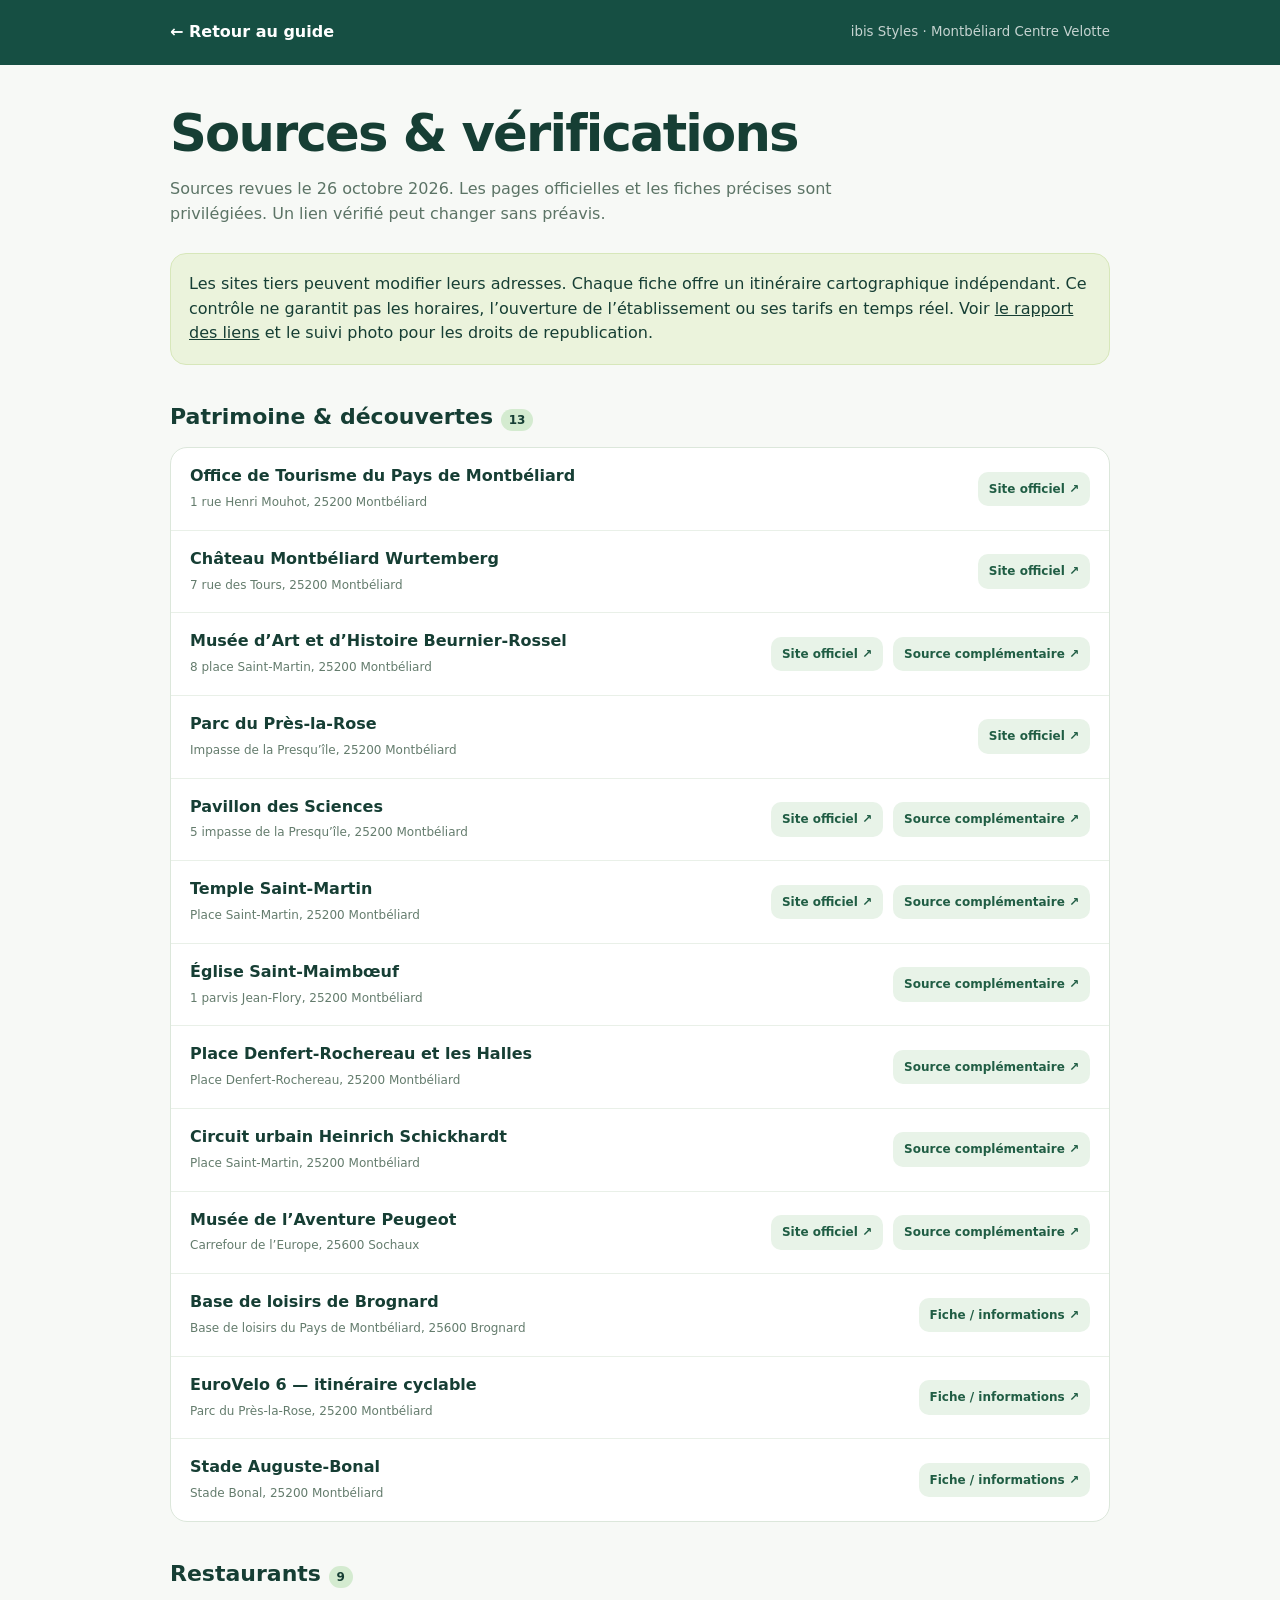
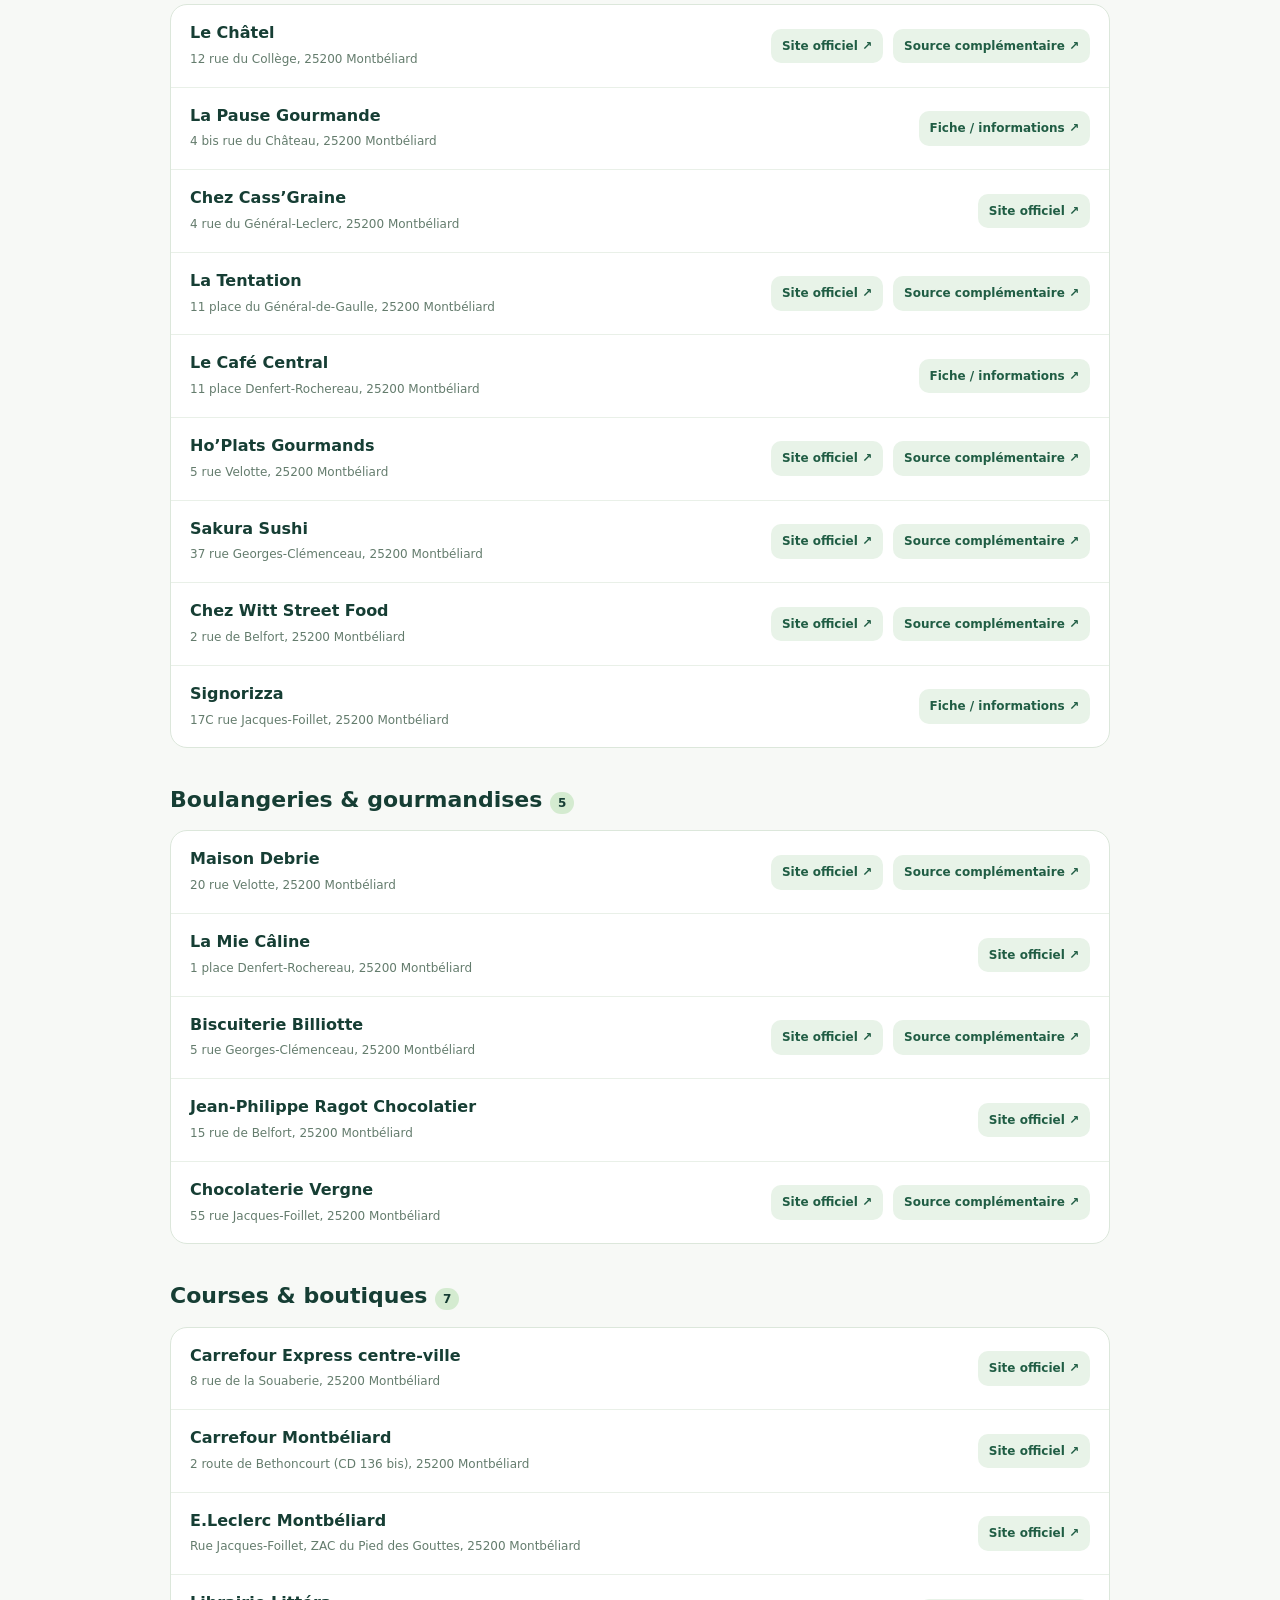
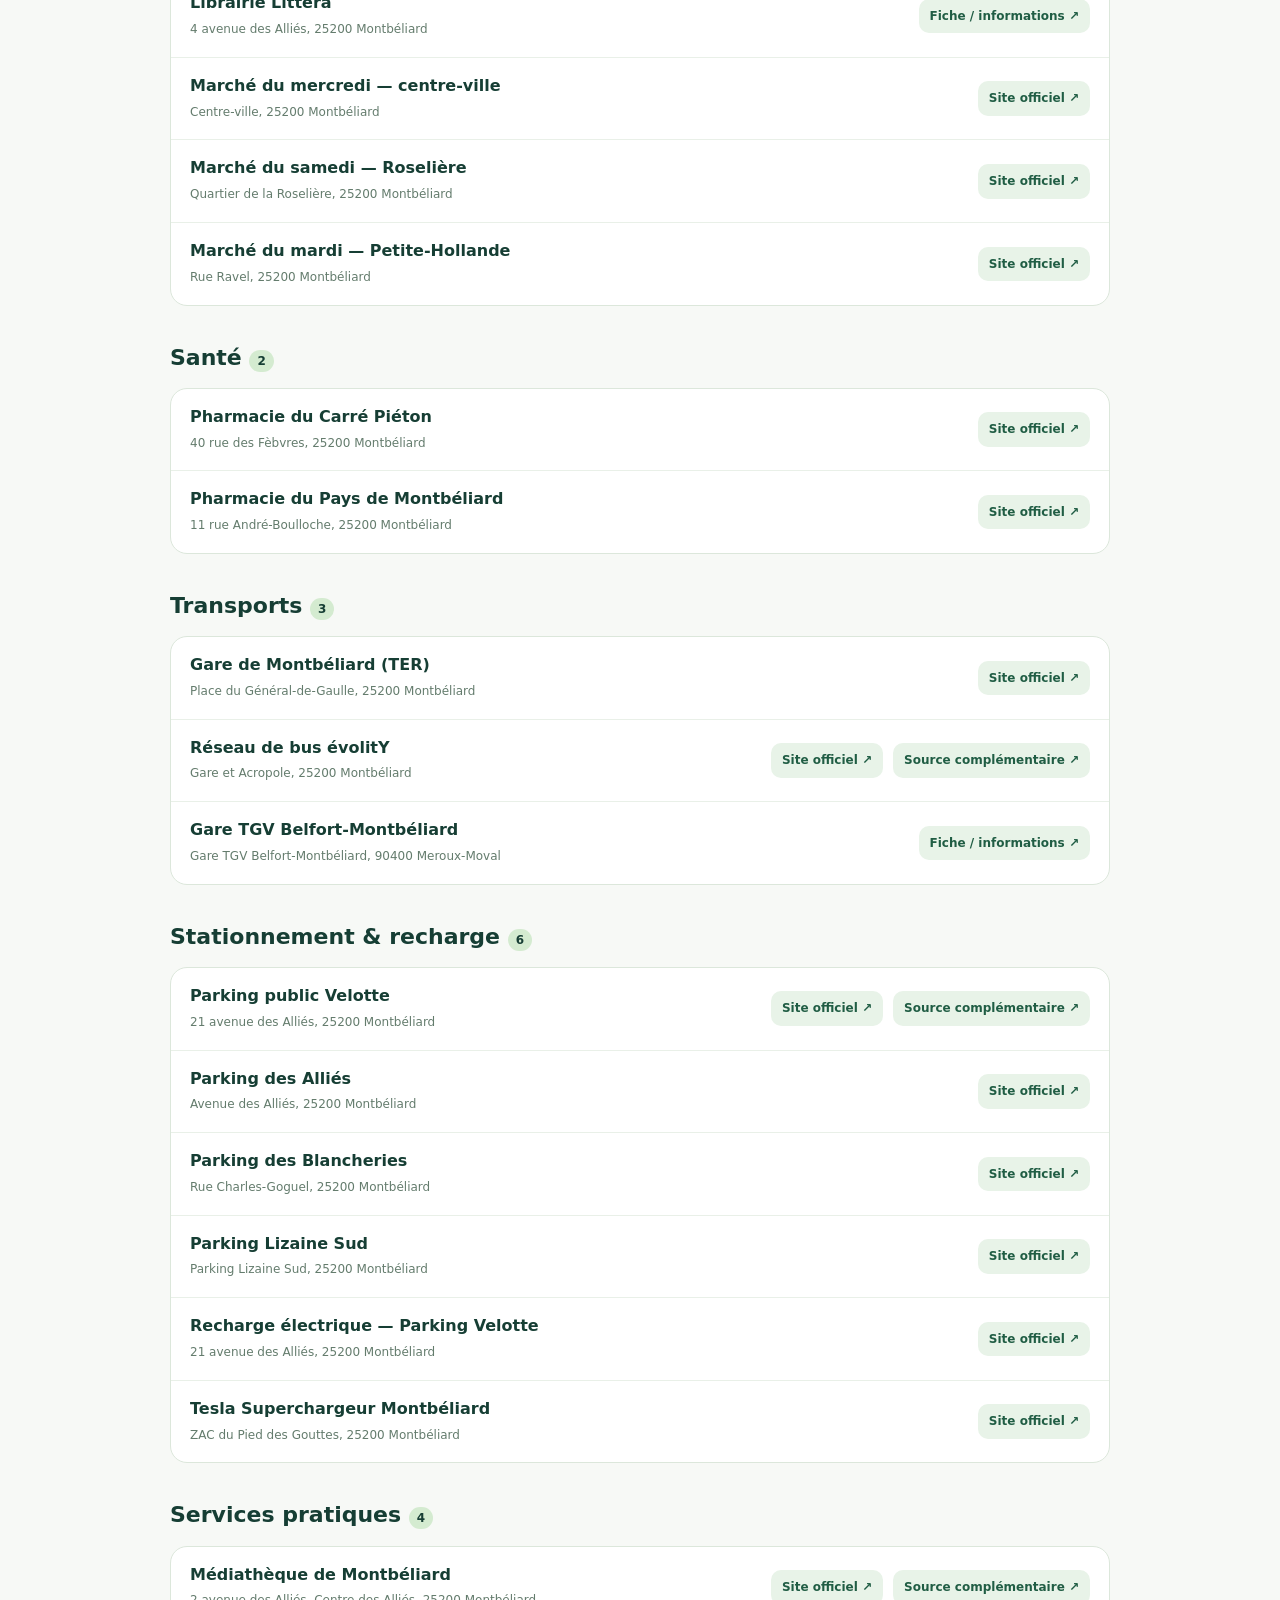
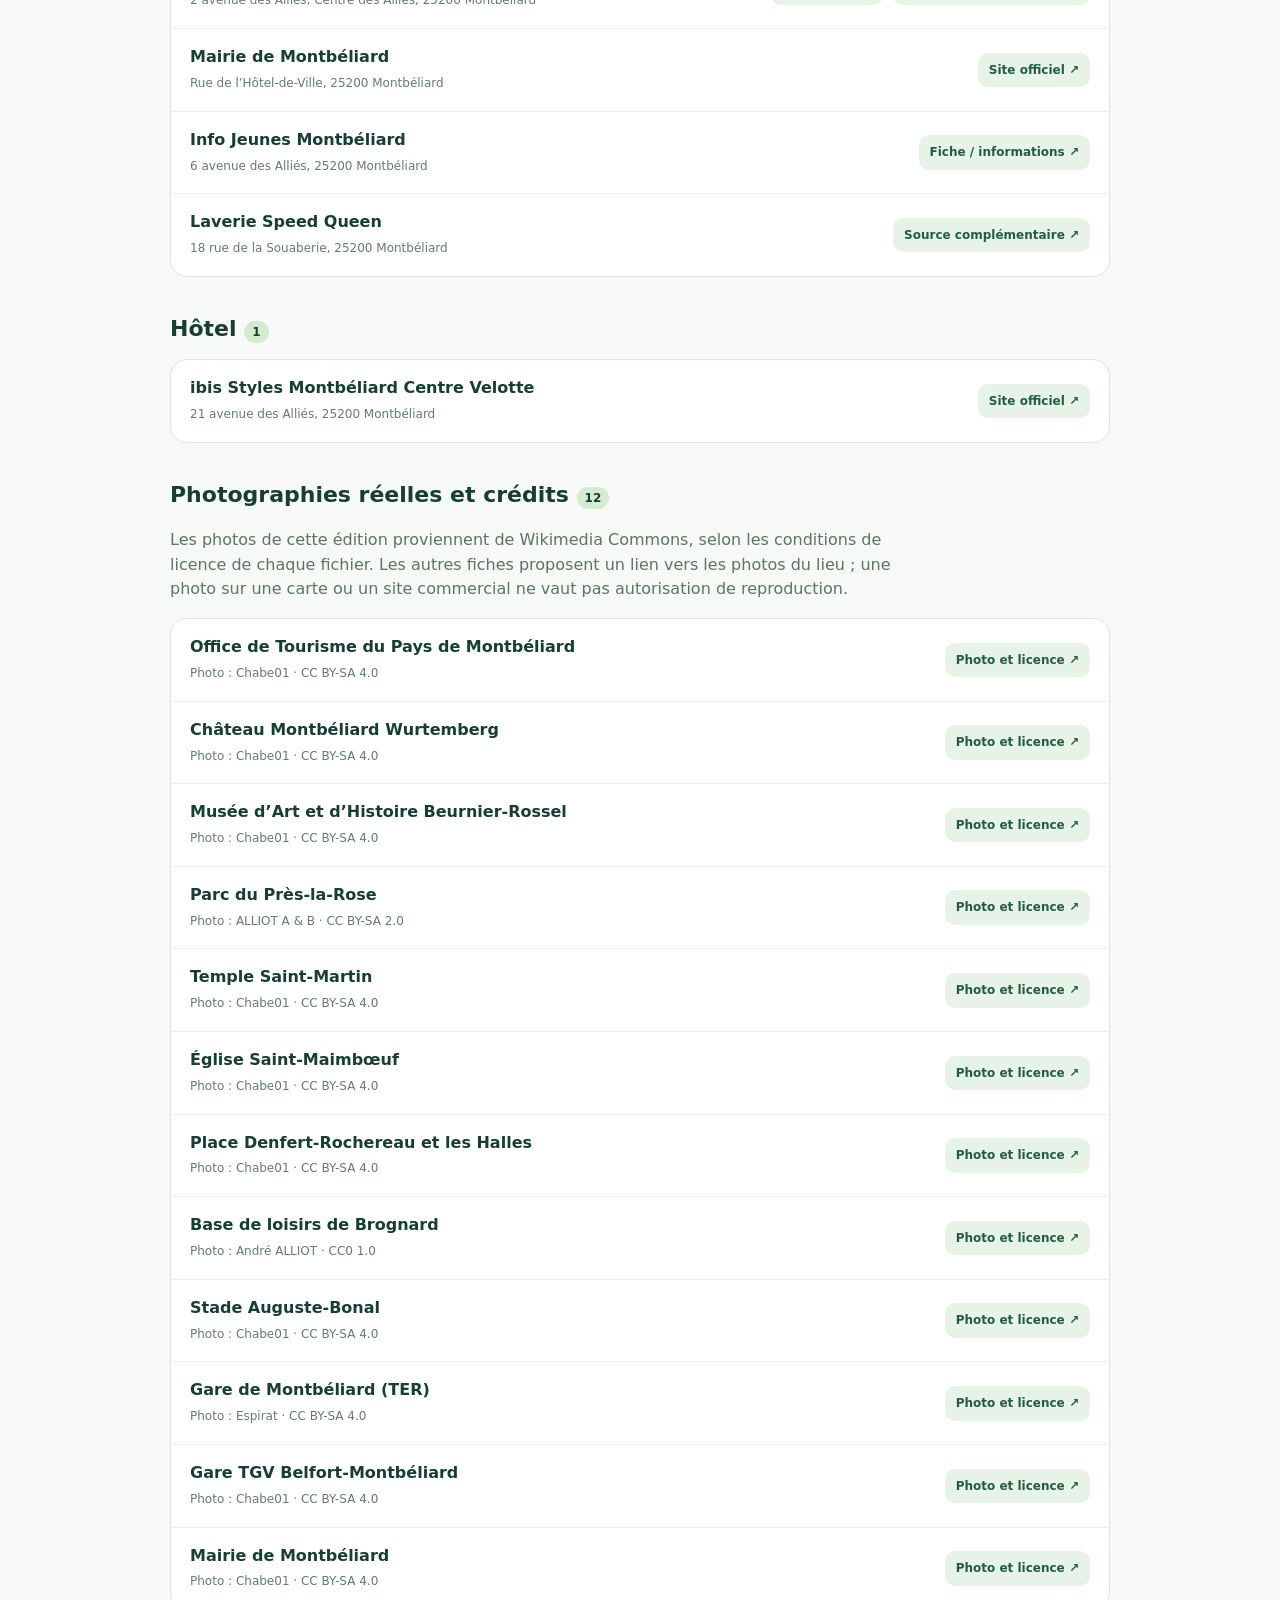
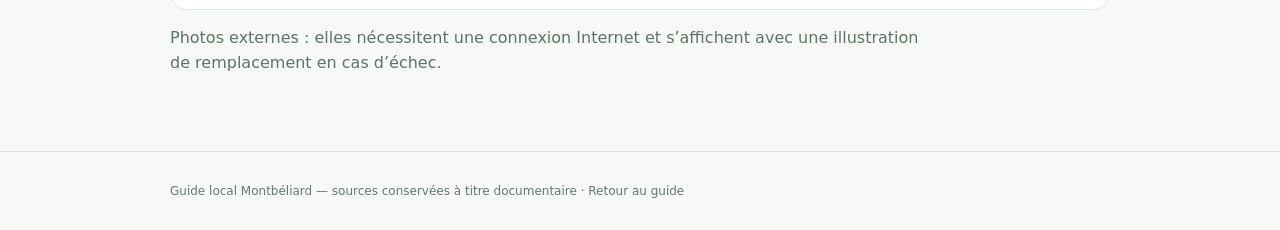
==== commit d4f41601: "Add files via upload" ====
--- a/sources.html
+++ b/sources.html
@@ -1 +1,2 @@
-<!doctype html><html lang="fr"><head><meta charset="utf-8"><meta name="viewport" content="width=device-width,initial-scale=1"><meta name="theme-color" content="#176254"><title>Sources et vérifications · Guide local Montbéliard</title><link rel="icon" href="images/favicon.svg" type="image/svg+xml"><style>:root{font-family:Inter,system-ui,Arial,sans-serif;color:#163e34;background:#f7f9f6}*{box-sizing:border-box}body{margin:0;line-height:1.55}.shell{width:min(940px,calc(100% - 30px));margin:auto}header{background:#164f43;padding:20px 0;color:white}header .shell{display:flex;align-items:center;justify-content:space-between;gap:10px}a{color:inherit;text-decoration:none}header a{font-weight:800}header small{opacity:.75}main{padding:40px 0}h1{font-size:clamp(30px,4vw,52px);letter-spacing:-1.8px;line-height:1.1;margin:0 0 12px}h2{font-size:22px;margin:0 0 13px}h2 small{background:#d4ebd0;padding:4px 8px;border-radius:50px;font-size:12px}.lede{max-width:760px;color:#5c7466}.important{background:#ebf3dc;border:1px solid #d7e7ba;border-radius:16px;padding:18px;margin:26px 0}.important a{text-decoration:underline}.group{margin:35px 0}ul{padding:0;margin:0;list-style:none;border-radius:17px;overflow:hidden;border:1px solid #dce7db;background:white}li{display:flex;gap:16px;justify-content:space-between;align-items:center;padding:16px 19px;border-bottom:1px solid #e9f0e8}li:last-child{border:0}li strong{display:block}li span{font-size:12px;color:#647c6d}.links{display:flex;gap:10px;flex-wrap:wrap;justify-content:end}.links a{font-size:12px;font-weight:800;background:#e8f3e8;padding:8px 11px;border-radius:10px;white-space:nowrap;color:#205d44}footer{padding:30px 0;color:#627b6c;font-size:12px;border-top:1px solid #dce7db}@media(max-width:700px){li{align-items:flex-start;flex-direction:column}.links{justify-content:start}}</style></head><body><header><div class="shell"><a href="index.html">← Retour au guide</a><small>ibis Styles · Montbéliard Centre Velotte</small></div></header><main class="shell"><h1>Sources & vérifications</h1><p class="lede">Pour chaque lieu, retrouvez la page à consulter pour vérifier ses informations. Ce guide est une sélection pratique, pas une base de données en temps réel. Mise en forme du 25 octobre 2026.</p><div class="important"><b>À savoir</b> : les horaires des commerces, les tarifs et les disponibilités peuvent évoluer. Une source mentionnée ci-dessous n'est pas une garantie de vérification actuelle. Pour les horaires divergents de la pharmacie du Carré Piéton, consultez les deux pages officielles listées dans le fichier <a href="SOURCES.md">SOURCES.md</a>. Pour un itinéraire, la durée est affichée dans Google Maps, pas calculée ici. Les visuels du guide sont des illustrations de catégories, pas des photos de commerces.</div><section class="group" id="discover"><h2>Patrimoine & découvertes <small>13</small></h2><ul><li><div><strong>Office de Tourisme du Pays de Montbéliard</strong><span>1 rue Henri Mouhot, 25200 Montbéliard</span></div><div class="links"><a href="https://www.paysdemontbeliard-tourisme.com/office-de-tourisme" rel="noopener noreferrer" target="_blank">Consulter la source ↗</a></div></li><li><div><strong>Château Montbéliard Wurtemberg</strong><span>7 rue des Tours, 25200 Montbéliard</span></div><div class="links"><a href="https://www.chateaumontbeliardwurtemberg.fr/" rel="noopener noreferrer" target="_blank">Consulter la source ↗</a></div></li><li><div><strong>Musée d’Art et d’Histoire Beurnier-Rossel</strong><span>8 place Saint-Martin, 25200 Montbéliard</span></div><div class="links"><a href="https://www.paysdemontbeliard-tourisme.com/musees/decibelles/detail/pcubou000v50dbd4/musee-dart-et-dhistoire-beurnier-rossel" rel="noopener noreferrer" target="_blank">Consulter la source ↗</a><a href="https://www.chateaumontbeliardwurtemberg.fr/le-musee-dart-et-dhistoire-hotel-beurnier-rossel" target="_blank" rel="noopener noreferrer">Site utile ↗</a></div></li><li><div><strong>Parc du Près-la-Rose</strong><span>Impasse de la Presqu’île, 25200 Montbéliard</span></div><div class="links"><a href="https://www.paysdemontbeliard-tourisme.com/nature/decibelles/detail/pcubfc000v51xgrd/parc-du-pres-la-rose" rel="noopener noreferrer" target="_blank">Consulter la source ↗</a></div></li><li><div><strong>Pavillon des Sciences</strong><span>5 impasse de la Presqu’île, 25200 Montbéliard</span></div><div class="links"><a href="https://www.pavillon-sciences.com/infos-pratiques" rel="noopener noreferrer" target="_blank">Consulter la source ↗</a><a href="https://www.pavillon-sciences.com/" target="_blank" rel="noopener noreferrer">Site utile ↗</a></div></li><li><div><strong>Temple Saint-Martin</strong><span>Place Saint-Martin, 25200 Montbéliard</span></div><div class="links"><a href="https://www.culture.gouv.fr/regions/drac-bourgogne-franche-comte/actualite-a-la-une/temple-saint-martin-de-montbeliard-une-renaissance-apres-une-restauration-integrale" rel="noopener noreferrer" target="_blank">Consulter la source ↗</a><a href="https://www.temple-saint-martin.fr/" target="_blank" rel="noopener noreferrer">Site utile ↗</a></div></li><li><div><strong>Église Saint-Maimbœuf</strong><span>1 parvis Jean-Flory, 25200 Montbéliard</span></div><div class="links"><a href="https://www.paysdemontbeliard-tourisme.com/montbeliard-cite-des-princes" rel="noopener noreferrer" target="_blank">Consulter la source ↗</a></div></li><li><div><strong>Place Denfert-Rochereau et les Halles</strong><span>Place Denfert-Rochereau, 25200 Montbéliard</span></div><div class="links"><a href="https://www.paysdemontbeliard-tourisme.com/montbeliard-cite-des-princes" rel="noopener noreferrer" target="_blank">Consulter la source ↗</a></div></li><li><div><strong>Circuit urbain Heinrich Schickhardt</strong><span>Place Saint-Martin, 25200 Montbéliard</span></div><div class="links"><a href="https://www.paysdemontbeliard-tourisme.com/montbeliard-cite-des-princes" rel="noopener noreferrer" target="_blank">Consulter la source ↗</a></div></li><li><div><strong>Musée de l’Aventure Peugeot</strong><span>Carrefour de l’Europe, 25600 Sochaux</span></div><div class="links"><a href="https://www.paysdemontbeliard-tourisme.com/index.php/musees/decibelles/detail/pcubou000v50dbdc/musee-de-laventure-peugeot" rel="noopener noreferrer" target="_blank">Consulter la source ↗</a><a href="https://laventure-association.com/laventure-peugeot/le-musee-de-laventure-peugeot/" target="_blank" rel="noopener noreferrer">Site utile ↗</a></div></li><li><div><strong>Base de loisirs de Brognard</strong><span>Base de loisirs du Pays de Montbéliard, 25600 Brognard</span></div><div class="links"><a href="https://www.paysdemontbeliard-tourisme.com/" rel="noopener noreferrer" target="_blank">Consulter la source ↗</a></div></li><li><div><strong>EuroVelo 6 — itinéraire cyclable</strong><span>Parc du Près-la-Rose, 25200 Montbéliard</span></div><div class="links"><a href="https://www.paysdemontbeliard-tourisme.com/" rel="noopener noreferrer" target="_blank">Consulter la source ↗</a></div></li><li><div><strong>Stade Auguste-Bonal</strong><span>Stade Bonal, 25200 Montbéliard</span></div><div class="links"><a href="https://www.fcsochaux.fr/" rel="noopener noreferrer" target="_blank">Consulter la source ↗</a></div></li></ul></section><section class="group" id="food"><h2>Restaurants <small>9</small></h2><ul><li><div><strong>Le Châtel</strong><span>12 rue du Collège, 25200 Montbéliard</span></div><div class="links"><a href="https://www.paysdemontbeliard-tourisme.com/sites/default/files/2026-04/Guide%20Bonnes%20Adresses%202026%20web.pdf" rel="noopener noreferrer" target="_blank">Consulter la source ↗</a><a href="https://restaurant-lechatel.fr/" target="_blank" rel="noopener noreferrer">Site utile ↗</a></div></li><li><div><strong>La Pause Gourmande</strong><span>4 bis rue du Château, 25200 Montbéliard</span></div><div class="links"><a href="https://www.paysdemontbeliard-tourisme.com/" rel="noopener noreferrer" target="_blank">Consulter la source ↗</a><a href="http://www.lapausegourmande.net" target="_blank" rel="noopener noreferrer">Site utile ↗</a></div></li><li><div><strong>Chez Cass’Graine</strong><span>4 rue du Général-Leclerc, 25200 Montbéliard</span></div><div class="links"><a href="https://www.paysdemontbeliard-tourisme.com/sites/default/files/2026-04/Guide%20Bonnes%20Adresses%202026%20web.pdf" rel="noopener noreferrer" target="_blank">Consulter la source ↗</a><a href="https://www.restaurant-cassgraine.fr/" target="_blank" rel="noopener noreferrer">Site utile ↗</a></div></li><li><div><strong>La Tentation</strong><span>11 place du Général-de-Gaulle, 25200 Montbéliard</span></div><div class="links"><a href="https://www.paysdemontbeliard-tourisme.com/sites/default/files/2026-04/Guide%20Bonnes%20Adresses%202026%20web.pdf" rel="noopener noreferrer" target="_blank">Consulter la source ↗</a></div></li><li><div><strong>Le Café Central</strong><span>11 place Denfert-Rochereau, 25200 Montbéliard</span></div><div class="links"><a href="https://www.paysdemontbeliard-tourisme.com/sites/default/files/2026-04/Guide%20Bonnes%20Adresses%202026%20web.pdf" rel="noopener noreferrer" target="_blank">Consulter la source ↗</a></div></li><li><div><strong>Ho’Plats Gourmands</strong><span>5 rue Velotte, 25200 Montbéliard</span></div><div class="links"><a href="https://www.paysdemontbeliard-tourisme.com/sites/default/files/2026-04/Guide%20Bonnes%20Adresses%202026%20web.pdf" rel="noopener noreferrer" target="_blank">Consulter la source ↗</a><a href="https://www.hoplats-gourmands.com" target="_blank" rel="noopener noreferrer">Site utile ↗</a></div></li><li><div><strong>Sakura Sushi</strong><span>37 rue Georges-Clémenceau, 25200 Montbéliard</span></div><div class="links"><a href="https://www.paysdemontbeliard-tourisme.com/sites/default/files/2026-04/Guide%20Bonnes%20Adresses%202026%20web.pdf" rel="noopener noreferrer" target="_blank">Consulter la source ↗</a><a href="https://www.sakurasushi25200.fr/" target="_blank" rel="noopener noreferrer">Site utile ↗</a></div></li><li><div><strong>Chez Witt Street Food</strong><span>2 rue de Belfort, 25200 Montbéliard</span></div><div class="links"><a href="https://www.paysdemontbeliard-tourisme.com/sites/default/files/2026-04/Guide%20Bonnes%20Adresses%202026%20web.pdf" rel="noopener noreferrer" target="_blank">Consulter la source ↗</a></div></li><li><div><strong>Signorizza</strong><span>17C rue Jacques-Foillet, 25200 Montbéliard</span></div><div class="links"><a href="https://www.paysdemontbeliard-tourisme.com/sites/default/files/2026-04/Guide%20Bonnes%20Adresses%202026%20web.pdf" rel="noopener noreferrer" target="_blank">Consulter la source ↗</a><a href="https://www.signorizza.com/" target="_blank" rel="noopener noreferrer">Site utile ↗</a></div></li></ul></section><section class="group" id="bakery"><h2>Boulangeries & gourmandises <small>5</small></h2><ul><li><div><strong>Maison Debrie</strong><span>20 rue Velotte, 25200 Montbéliard</span></div><div class="links"><a href="https://www.paysdemontbeliard-tourisme.com/shopping" rel="noopener noreferrer" target="_blank">Consulter la source ↗</a><a href="https://maison-debrie.fr" target="_blank" rel="noopener noreferrer">Site utile ↗</a></div></li><li><div><strong>La Mie Câline</strong><span>1 place Denfert-Rochereau, 25200 Montbéliard</span></div><div class="links"><a href="https://www.paysdemontbeliard-tourisme.com/shopping" rel="noopener noreferrer" target="_blank">Consulter la source ↗</a><a href="https://www.lamiecaline.com/" target="_blank" rel="noopener noreferrer">Site utile ↗</a></div></li><li><div><strong>Biscuiterie Billiotte</strong><span>5 rue Georges-Clémenceau, 25200 Montbéliard</span></div><div class="links"><a href="https://www.paysdemontbeliard-tourisme.com/shopping" rel="noopener noreferrer" target="_blank">Consulter la source ↗</a><a href="https://boutique.biscuiterie-billiotte.fr" target="_blank" rel="noopener noreferrer">Site utile ↗</a></div></li><li><div><strong>Jean-Philippe Ragot Chocolatier</strong><span>15 rue de Belfort, 25200 Montbéliard</span></div><div class="links"><a href="https://www.paysdemontbeliard-tourisme.com/shopping" rel="noopener noreferrer" target="_blank">Consulter la source ↗</a><a href="https://www.chocolatragot.fr/" target="_blank" rel="noopener noreferrer">Site utile ↗</a></div></li><li><div><strong>Chocolaterie Vergne</strong><span>55 rue Jacques-Foillet, 25200 Montbéliard</span></div><div class="links"><a href="https://www.paysdemontbeliard-tourisme.com/shopping" rel="noopener noreferrer" target="_blank">Consulter la source ↗</a><a href="https://patisserie-vergne.fr/" target="_blank" rel="noopener noreferrer">Site utile ↗</a></div></li></ul></section><section class="group" id="shopping"><h2>Courses & boutiques <small>7</small></h2><ul><li><div><strong>Carrefour Express centre-ville</strong><span>8 rue de la Souaberie, 25200 Montbéliard</span></div><div class="links"><a href="https://www.carrefour.fr/magasin/express-montbeliard" rel="noopener noreferrer" target="_blank">Consulter la source ↗</a></div></li><li><div><strong>Carrefour Montbéliard</strong><span>2 route de Bethoncourt (CD 136 bis), 25200 Montbéliard</span></div><div class="links"><a href="https://www.carrefour.fr/magasin/montbeliard" rel="noopener noreferrer" target="_blank">Consulter la source ↗</a></div></li><li><div><strong>E.Leclerc Montbéliard</strong><span>Rue Jacques-Foillet, ZAC du Pied des Gouttes, 25200 Montbéliard</span></div><div class="links"><a href="https://www.e.leclerc/" rel="noopener noreferrer" target="_blank">Consulter la source ↗</a></div></li><li><div><strong>Librairie Littéra</strong><span>4 avenue des Alliés, 25200 Montbéliard</span></div><div class="links"><a href="https://www.paysdemontbeliard-tourisme.com/shopping" rel="noopener noreferrer" target="_blank">Consulter la source ↗</a></div></li><li><div><strong>Marché du mercredi — centre-ville</strong><span>Centre-ville, 25200 Montbéliard</span></div><div class="links"><a href="https://www.montbeliard.fr/ma-ville-au-quotidien/entreprises-commerces-et-artisanat/destination-shopping/marches-hebdomadaires/" rel="noopener noreferrer" target="_blank">Consulter la source ↗</a></div></li><li><div><strong>Marché du samedi — Roselière</strong><span>Quartier de la Roselière, 25200 Montbéliard</span></div><div class="links"><a href="https://www.montbeliard.fr/ma-ville-au-quotidien/entreprises-commerces-et-artisanat/destination-shopping/marches-hebdomadaires/" rel="noopener noreferrer" target="_blank">Consulter la source ↗</a></div></li><li><div><strong>Marché du mardi — Petite-Hollande</strong><span>Rue Ravel, 25200 Montbéliard</span></div><div class="links"><a href="https://www.montbeliard.fr/ma-ville-au-quotidien/entreprises-commerces-et-artisanat/destination-shopping/marches-hebdomadaires/" rel="noopener noreferrer" target="_blank">Consulter la source ↗</a></div></li></ul></section><section class="group" id="health"><h2>Santé <small>2</small></h2><ul><li><div><strong>Pharmacie du Carré Piéton</strong><span>40 rue des Fèbvres, 25200 Montbéliard</span></div><div class="links"><a href="https://www.pharmacieducarrepieton.com/pharmacie" rel="noopener noreferrer" target="_blank">Consulter la source ↗</a></div></li><li><div><strong>Pharmacie du Pays de Montbéliard</strong><span>11 rue André-Boulloche, 25200 Montbéliard</span></div><div class="links"><a href="https://pharmacie-du-pays-de-montbeliard.giropharm.fr/" rel="noopener noreferrer" target="_blank">Consulter la source ↗</a></div></li></ul></section><section class="group" id="transport"><h2>Transports <small>3</small></h2><ul><li><div><strong>Gare de Montbéliard (TER)</strong><span>Place du Général-de-Gaulle, 25200 Montbéliard</span></div><div class="links"><a href="https://www.sncf-connect.com/gares/montbeliard" rel="noopener noreferrer" target="_blank">Consulter la source ↗</a></div></li><li><div><strong>Réseau de bus évolitY</strong><span>Gare et Acropole, 25200 Montbéliard</span></div><div class="links"><a href="https://www.evolity.fr/telechargez-vos-horaires-evolity/" rel="noopener noreferrer" target="_blank">Consulter la source ↗</a><a href="https://www.evolity.fr/" target="_blank" rel="noopener noreferrer">Site utile ↗</a></div></li><li><div><strong>Gare TGV Belfort-Montbéliard</strong><span>Gare TGV Belfort-Montbéliard, 90400 Meroux-Moval</span></div><div class="links"><a href="https://www.sncf-connect.com/" rel="noopener noreferrer" target="_blank">Consulter la source ↗</a></div></li></ul></section><section class="group" id="parking"><h2>Stationnement & recharge <small>6</small></h2><ul><li><div><strong>Parking public Velotte</strong><span>21 avenue des Alliés, 25200 Montbéliard</span></div><div class="links"><a href="https://all.accor.com/hotel/8187/index.fr.shtml" rel="noopener noreferrer" target="_blank">Consulter la source ↗</a></div></li><li><div><strong>Parking des Alliés</strong><span>Avenue des Alliés, 25200 Montbéliard</span></div><div class="links"><a href="https://www.montbeliard.fr/ma-ville-au-quotidien/stationnement/" rel="noopener noreferrer" target="_blank">Consulter la source ↗</a></div></li><li><div><strong>Parking des Blancheries</strong><span>Rue Charles-Goguel, 25200 Montbéliard</span></div><div class="links"><a href="https://www.montbeliard.fr/ma-ville-au-quotidien/stationnement/" rel="noopener noreferrer" target="_blank">Consulter la source ↗</a></div></li><li><div><strong>Parking Lizaine Sud</strong><span>Parking Lizaine Sud, 25200 Montbéliard</span></div><div class="links"><a href="https://www.montbeliard.fr/ma-ville-au-quotidien/stationnement/" rel="noopener noreferrer" target="_blank">Consulter la source ↗</a></div></li><li><div><strong>Recharge électrique — Parking Velotte</strong><span>21 avenue des Alliés, 25200 Montbéliard</span></div><div class="links"><a href="https://all.accor.com/hotel/8187/index.fr.shtml" rel="noopener noreferrer" target="_blank">Consulter la source ↗</a></div></li><li><div><strong>Tesla Superchargeur Montbéliard</strong><span>ZAC du Pied des Gouttes, 25200 Montbéliard</span></div><div class="links"><a href="https://www.tesla.com/findus/location/supercharger/Montbeliard422" rel="noopener noreferrer" target="_blank">Consulter la source ↗</a></div></li></ul></section><section class="group" id="services"><h2>Services pratiques <small>4</small></h2><ul><li><div><strong>Médiathèque de Montbéliard</strong><span>2 avenue des Alliés, Centre des Alliés, 25200 Montbéliard</span></div><div class="links"><a href="https://www.montbeliard.fr/mes-sorties-mes-activites/la-mediatheque-de-montbliard/" rel="noopener noreferrer" target="_blank">Consulter la source ↗</a><a href="https://mediatheque.montbeliard.fr/" target="_blank" rel="noopener noreferrer">Site utile ↗</a></div></li><li><div><strong>Mairie de Montbéliard</strong><span>Rue de l’Hôtel-de-Ville, 25200 Montbéliard</span></div><div class="links"><a href="https://www.montbeliard.fr/" rel="noopener noreferrer" target="_blank">Consulter la source ↗</a></div></li><li><div><strong>Info Jeunes Montbéliard</strong><span>6 avenue des Alliés, 25200 Montbéliard</span></div><div class="links"><a href="https://www.montbeliard.fr/" rel="noopener noreferrer" target="_blank">Consulter la source ↗</a></div></li><li><div><strong>Laverie Speed Queen</strong><span>18 rue de la Souaberie, 25200 Montbéliard</span></div><div class="links"><a href="https://www.google.com/maps/search/?api=1&amp;query=Speed%20Queen%20Montbeliard" rel="noopener noreferrer" target="_blank">Consulter la source ↗</a></div></li></ul></section><section class="group" id="essentials"><h2>Hôtel <small>1</small></h2><ul><li><div><strong>ibis Styles Montbéliard Centre Velotte</strong><span>21 avenue des Alliés, 25200 Montbéliard</span></div><div class="links"><a href="https://all.accor.com/hotel/8187/index.fr.shtml" rel="noopener noreferrer" target="_blank">Consulter la source ↗</a></div></li></ul></section><section class="group" id="photos"><h2>Photographies réelles et crédits <small>12</small></h2><p class="lede">Les photos de cette édition proviennent de Wikimedia Commons, selon les conditions de licence de chaque fichier. Les autres fiches proposent un lien vers les photos du lieu ; une photo sur une carte ou un site commercial ne vaut pas autorisation de reproduction.</p><ul><li><div><strong>Office de Tourisme du Pays de Montbéliard</strong><span>Photo : Chabe01 · CC BY-SA 4.0</span></div><div class="links"><a href="https://commons.wikimedia.org/wiki/File:Office_Tourisme_-_Montb%C3%A9liard_%28FR25%29_-_2026-09-12_-_2.jpg" target="_blank" rel="noopener noreferrer">Photo et licence ↗</a></div></li><li><div><strong>Château Montbéliard Wurtemberg</strong><span>Photo : Chabe01 · CC BY-SA 4.0</span></div><div class="links"><a href="https://commons.wikimedia.org/wiki/File:B%C3%A2timent_Nord_Ch%C3%A2teau_Ducs_Wurtemberg_-_Montb%C3%A9liard_%28FR25%29_-_2026-09-12_-_1.jpg" target="_blank" rel="noopener noreferrer">Photo et licence ↗</a></div></li><li><div><strong>Musée d’Art et d’Histoire Beurnier-Rossel</strong><span>Photo : Chabe01 · CC BY-SA 4.0</span></div><div class="links"><a href="https://commons.wikimedia.org/wiki/File:H%C3%B4tel_Beurnier_Rossel_-_Montb%C3%A9liard_%28FR25%29_-_2026-09-12_-_1.jpg" target="_blank" rel="noopener noreferrer">Photo et licence ↗</a></div></li><li><div><strong>Parc du Près-la-Rose</strong><span>Photo : ALLIOT A &amp; B · CC BY-SA 2.0</span></div><div class="links"><a href="https://commons.wikimedia.org/wiki/File:Parc_Pr%C3%A8s_la_Rose_-_Montb%C3%A9liard.jpg" target="_blank" rel="noopener noreferrer">Photo et licence ↗</a></div></li><li><div><strong>Temple Saint-Martin</strong><span>Photo : Chabe01 · CC BY-SA 4.0</span></div><div class="links"><a href="https://commons.wikimedia.org/wiki/File:Temple_Saint_Martin_-_Montb%C3%A9liard_%28FR25%29_-_2026-09-12_-_1.jpg" target="_blank" rel="noopener noreferrer">Photo et licence ↗</a></div></li><li><div><strong>Église Saint-Maimbœuf</strong><span>Photo : Chabe01 · CC BY-SA 4.0</span></div><div class="links"><a href="https://commons.wikimedia.org/wiki/File:%C3%89glise_Saint_Maimb%C5%93uf_-_Montb%C3%A9liard_%28FR25%29_-_2026-09-12_-_11.jpg" target="_blank" rel="noopener noreferrer">Photo et licence ↗</a></div></li><li><div><strong>Place Denfert-Rochereau et les Halles</strong><span>Photo : Chabe01 · CC BY-SA 4.0</span></div><div class="links"><a href="https://commons.wikimedia.org/wiki/File:Halles_-_Montb%C3%A9liard_%28FR25%29_-_2026-09-12_-_1.jpg" target="_blank" rel="noopener noreferrer">Photo et licence ↗</a></div></li><li><div><strong>Base de loisirs de Brognard</strong><span>Photo : André ALLIOT · CC0 1.0</span></div><div class="links"><a href="https://commons.wikimedia.org/wiki/File:Base_Nautique_de_Brognard.jpg" target="_blank" rel="noopener noreferrer">Photo et licence ↗</a></div></li><li><div><strong>Stade Auguste-Bonal</strong><span>Photo : Chabe01 · CC BY-SA 4.0</span></div><div class="links"><a href="https://commons.wikimedia.org/wiki/File:Stade_Auguste_Bonal_-_Montb%C3%A9liard_%28FR25%29_-_2026-09-12_-_11.jpg" target="_blank" rel="noopener noreferrer">Photo et licence ↗</a></div></li><li><div><strong>Gare de Montbéliard (TER)</strong><span>Photo : Espirat · CC BY-SA 4.0</span></div><div class="links"><a href="https://commons.wikimedia.org/wiki/File:Gare_de_Montb%C3%A9liard_%282%29.jpg" target="_blank" rel="noopener noreferrer">Photo et licence ↗</a></div></li><li><div><strong>Gare TGV Belfort-Montbéliard</strong><span>Photo : Chabe01 · CC BY-SA 4.0</span></div><div class="links"><a href="https://commons.wikimedia.org/wiki/File:Inscription_Gare_Belfort_Montb%C3%A9liard_TGV_Meroux_Moval_Avenue_Gare_TGV_-_Meroux-Moval_%28FR90%29_-_2026-10-01_-_1.jpg" target="_blank" rel="noopener noreferrer">Photo et licence ↗</a></div></li><li><div><strong>Mairie de Montbéliard</strong><span>Photo : Chabe01 · CC BY-SA 4.0</span></div><div class="links"><a href="https://commons.wikimedia.org/wiki/File:H%C3%B4tel_Ville_-_Montb%C3%A9liard_%28FR25%29_-_2026-09-12_-_1.jpg" target="_blank" rel="noopener noreferrer">Photo et licence ↗</a></div></li></ul><p class="lede">Photos externes : elles nécessitent une connexion Internet et s’affichent avec une illustration de remplacement en cas d’échec.</p></section></main><footer><div class="shell">Guide local Montbéliard — sources conservées à titre documentaire · <a href="index.html">Retour au guide</a></div></footer></body></html>+<!DOCTYPE html>
+<html lang="fr"><head><meta charset="utf-8"/><meta content="width=device-width,initial-scale=1" name="viewport"/><meta content="#176254" name="theme-color"/><title>Sources et vérifications · Guide local Montbéliard</title><link href="images/favicon.svg" rel="icon" type="image/svg+xml"/><style>:root{font-family:Inter,system-ui,Arial,sans-serif;color:#163e34;background:#f7f9f6}*{box-sizing:border-box}body{margin:0;line-height:1.55}.shell{width:min(940px,calc(100% - 30px));margin:auto}header{background:#164f43;padding:20px 0;color:white}header .shell{display:flex;align-items:center;justify-content:space-between;gap:10px}a{color:inherit;text-decoration:none}header a{font-weight:800}header small{opacity:.75}main{padding:40px 0}h1{font-size:clamp(30px,4vw,52px);letter-spacing:-1.8px;line-height:1.1;margin:0 0 12px}h2{font-size:22px;margin:0 0 13px}h2 small{background:#d4ebd0;padding:4px 8px;border-radius:50px;font-size:12px}.lede{max-width:760px;color:#5c7466}.important{background:#ebf3dc;border:1px solid #d7e7ba;border-radius:16px;padding:18px;margin:26px 0}.important a{text-decoration:underline}.group{margin:35px 0}ul{padding:0;margin:0;list-style:none;border-radius:17px;overflow:hidden;border:1px solid #dce7db;background:white}li{display:flex;gap:16px;justify-content:space-between;align-items:center;padding:16px 19px;border-bottom:1px solid #e9f0e8}li:last-child{border:0}li strong{display:block}li span{font-size:12px;color:#647c6d}.links{display:flex;gap:10px;flex-wrap:wrap;justify-content:end}.links a{font-size:12px;font-weight:800;background:#e8f3e8;padding:8px 11px;border-radius:10px;white-space:nowrap;color:#205d44}footer{padding:30px 0;color:#627b6c;font-size:12px;border-top:1px solid #dce7db}@media(max-width:700px){li{align-items:flex-start;flex-direction:column}.links{justify-content:start}}</style></head><body><header><div class="shell"><a href="index.html">← Retour au guide</a><small>ibis Styles · Montbéliard Centre Velotte</small></div></header><main class="shell"><h1>Sources &amp; vérifications</h1><p class="lede">Sources revues le 26 octobre 2026. Les pages officielles et les fiches précises sont privilégiées. Un lien vérifié peut changer sans préavis.</p><div class="important">Les sites tiers peuvent modifier leurs adresses. Chaque fiche offre un itinéraire cartographique indépendant. Ce contrôle ne garantit pas les horaires, l’ouverture de l’établissement ou ses tarifs en temps réel. Voir <a href="AUDIT-LIENS-2026-10-26.md">le rapport des liens</a> et le suivi photo pour les droits de republication.</div><section class="group" id="discover"><h2>Patrimoine &amp; découvertes <small>13</small></h2><ul><li><div><strong>Office de Tourisme du Pays de Montbéliard</strong><span>1 rue Henri Mouhot, 25200 Montbéliard</span></div><div class="links"><a href="https://www.paysdemontbeliard-tourisme.com/office-de-tourisme" rel="noopener noreferrer" target="_blank">Site officiel ↗</a></div></li><li><div><strong>Château Montbéliard Wurtemberg</strong><span>7 rue des Tours, 25200 Montbéliard</span></div><div class="links"><a href="https://www.chateaumontbeliardwurtemberg.fr/" rel="noopener noreferrer" target="_blank">Site officiel ↗</a></div></li><li><div><strong>Musée d’Art et d’Histoire Beurnier-Rossel</strong><span>8 place Saint-Martin, 25200 Montbéliard</span></div><div class="links"><a href="https://www.chateaumontbeliardwurtemberg.fr/le-musee-dart-et-dhistoire-hotel-beurnier-rossel" rel="noopener noreferrer" target="_blank">Site officiel ↗</a><a href="https://www.paysdemontbeliard-tourisme.com/musees/decibelles/detail/pcubou000v50dbd4/musee-dart-et-dhistoire-beurnier-rossel" rel="noopener noreferrer" target="_blank">Source complémentaire ↗</a></div></li><li><div><strong>Parc du Près-la-Rose</strong><span>Impasse de la Presqu’île, 25200 Montbéliard</span></div><div class="links"><a href="https://www.paysdemontbeliard-tourisme.com/nature/decibelles/detail/pcubfc000v51xgrd/parc-du-pres-la-rose" rel="noopener noreferrer" target="_blank">Site officiel ↗</a></div></li><li><div><strong>Pavillon des Sciences</strong><span>5 impasse de la Presqu’île, 25200 Montbéliard</span></div><div class="links"><a href="https://www.pavillon-sciences.com/" rel="noopener noreferrer" target="_blank">Site officiel ↗</a><a href="https://www.pavillon-sciences.com/infos-pratiques" rel="noopener noreferrer" target="_blank">Source complémentaire ↗</a></div></li><li><div><strong>Temple Saint-Martin</strong><span>Place Saint-Martin, 25200 Montbéliard</span></div><div class="links"><a href="https://www.temple-saint-martin.fr/" rel="noopener noreferrer" target="_blank">Site officiel ↗</a><a href="https://www.culture.gouv.fr/regions/drac-bourgogne-franche-comte/actualite-a-la-une/temple-saint-martin-de-montbeliard-une-renaissance-apres-une-restauration-integrale" rel="noopener noreferrer" target="_blank">Source complémentaire ↗</a></div></li><li><div><strong>Église Saint-Maimbœuf</strong><span>1 parvis Jean-Flory, 25200 Montbéliard</span></div><div class="links"><a href="https://www.paysdemontbeliard-tourisme.com/montbeliard-cite-des-princes" rel="noopener noreferrer" target="_blank">Source complémentaire ↗</a></div></li><li><div><strong>Place Denfert-Rochereau et les Halles</strong><span>Place Denfert-Rochereau, 25200 Montbéliard</span></div><div class="links"><a href="https://www.paysdemontbeliard-tourisme.com/montbeliard-cite-des-princes" rel="noopener noreferrer" target="_blank">Source complémentaire ↗</a></div></li><li><div><strong>Circuit urbain Heinrich Schickhardt</strong><span>Place Saint-Martin, 25200 Montbéliard</span></div><div class="links"><a href="https://www.paysdemontbeliard-tourisme.com/montbeliard-cite-des-princes" rel="noopener noreferrer" target="_blank">Source complémentaire ↗</a></div></li><li><div><strong>Musée de l’Aventure Peugeot</strong><span>Carrefour de l’Europe, 25600 Sochaux</span></div><div class="links"><a href="https://laventure-association.com/laventure-peugeot/le-musee-de-laventure-peugeot/" rel="noopener noreferrer" target="_blank">Site officiel ↗</a><a href="https://www.paysdemontbeliard-tourisme.com/index.php/musees/decibelles/detail/pcubou000v50dbdc/musee-de-laventure-peugeot" rel="noopener noreferrer" target="_blank">Source complémentaire ↗</a></div></li><li><div><strong>Base de loisirs de Brognard</strong><span>Base de loisirs du Pays de Montbéliard, 25600 Brognard</span></div><div class="links"><a href="https://www.paysdemontbeliard-tourisme.com/index.php/nature/decibelles/detail/ascbou000v50da9q/base-de-loisirs-du-pays-de-montbeliard" rel="noopener noreferrer" target="_blank">Fiche / informations ↗</a></div></li><li><div><strong>EuroVelo 6 — itinéraire cyclable</strong><span>Parc du Près-la-Rose, 25200 Montbéliard</span></div><div class="links"><a href="https://fr.eurovelo.com/ev6" rel="noopener noreferrer" target="_blank">Fiche / informations ↗</a></div></li><li><div><strong>Stade Auguste-Bonal</strong><span>Stade Bonal, 25200 Montbéliard</span></div><div class="links"><a href="https://www.fcsochaux.fr/stade-bonal" rel="noopener noreferrer" target="_blank">Fiche / informations ↗</a></div></li></ul></section><section class="group" id="food"><h2>Restaurants <small>9</small></h2><ul><li><div><strong>Le Châtel</strong><span>12 rue du Collège, 25200 Montbéliard</span></div><div class="links"><a href="https://le-chatel.eu/" rel="noopener noreferrer" target="_blank">Site officiel ↗</a><a href="https://www.paysdemontbeliard-tourisme.com/manger/decibelles/detail/resbfc025313017941/le-chatel" rel="noopener noreferrer" target="_blank">Source complémentaire ↗</a></div></li><li><div><strong>La Pause Gourmande</strong><span>4 bis rue du Château, 25200 Montbéliard</span></div><div class="links"><a href="https://www.paysdemontbeliard-tourisme.com/manger/decibelles/detail/resbfc025313017340/la-pause-gourmande" rel="noopener noreferrer" target="_blank">Fiche / informations ↗</a></div></li><li><div><strong>Chez Cass’Graine</strong><span>4 rue du Général-Leclerc, 25200 Montbéliard</span></div><div class="links"><a href="https://www.restaurant-cassgraine.fr/" rel="noopener noreferrer" target="_blank">Site officiel ↗</a></div></li><li><div><strong>La Tentation</strong><span>11 place du Général-de-Gaulle, 25200 Montbéliard</span></div><div class="links"><a href="https://restaurant-latentation.fr/" rel="noopener noreferrer" target="_blank">Site officiel ↗</a><a href="https://www.paysdemontbeliard-tourisme.com/manger/decibelles/detail/resbfc000v51ca66/la-tentation" rel="noopener noreferrer" target="_blank">Source complémentaire ↗</a></div></li><li><div><strong>Le Café Central</strong><span>11 place Denfert-Rochereau, 25200 Montbéliard</span></div><div class="links"><a href="https://www.paysdemontbeliard-tourisme.com/node/21620" rel="noopener noreferrer" target="_blank">Fiche / informations ↗</a></div></li><li><div><strong>Ho’Plats Gourmands</strong><span>5 rue Velotte, 25200 Montbéliard</span></div><div class="links"><a href="https://hoplats-gourmands.com/" rel="noopener noreferrer" target="_blank">Site officiel ↗</a><a href="https://espritcommerces.fr/nos-commercants/" rel="noopener noreferrer" target="_blank">Source complémentaire ↗</a></div></li><li><div><strong>Sakura Sushi</strong><span>37 rue Georges-Clémenceau, 25200 Montbéliard</span></div><div class="links"><a href="https://www.sakurasushi25200.fr/" rel="noopener noreferrer" target="_blank">Site officiel ↗</a><a href="https://www.paysdemontbeliard-tourisme.com/manger/decibelles/detail/resbfc025313015129/restaurant-sakura-sushi" rel="noopener noreferrer" target="_blank">Source complémentaire ↗</a></div></li><li><div><strong>Chez Witt Street Food</strong><span>2 rue de Belfort, 25200 Montbéliard</span></div><div class="links"><a href="https://chez-witt-montbeliard.metro.bar/?lang=fr" rel="noopener noreferrer" target="_blank">Site officiel ↗</a><a href="https://www.paysdemontbeliard-tourisme.com/manger/decibelles/detail/resbfc025313013927/chez-witt" rel="noopener noreferrer" target="_blank">Source complémentaire ↗</a></div></li><li><div><strong>Signorizza</strong><span>17C rue Jacques-Foillet, 25200 Montbéliard</span></div><div class="links"><a href="https://www.paysdemontbeliard-tourisme.com/manger/decibelles/detail/resbfc000v52p00a/signorizza" rel="noopener noreferrer" target="_blank">Fiche / informations ↗</a></div></li></ul></section><section class="group" id="bakery"><h2>Boulangeries &amp; gourmandises <small>5</small></h2><ul><li><div><strong>Maison Debrie</strong><span>20 rue Velotte, 25200 Montbéliard</span></div><div class="links"><a href="https://maison-debrie.fr" rel="noopener noreferrer" target="_blank">Site officiel ↗</a><a href="https://maison-debrie.fr/" rel="noopener noreferrer" target="_blank">Source complémentaire ↗</a></div></li><li><div><strong>La Mie Câline</strong><span>1 place Denfert-Rochereau, 25200 Montbéliard</span></div><div class="links"><a href="https://www.lamiecaline.com/boutiques/montbeliard/" rel="noopener noreferrer" target="_blank">Site officiel ↗</a></div></li><li><div><strong>Biscuiterie Billiotte</strong><span>5 rue Georges-Clémenceau, 25200 Montbéliard</span></div><div class="links"><a href="https://boutique.biscuiterie-billiotte.fr/nos-magasins" rel="noopener noreferrer" target="_blank">Site officiel ↗</a><a href="https://www.biscuiterie-billiotte.fr/la-biscuiterie/" rel="noopener noreferrer" target="_blank">Source complémentaire ↗</a></div></li><li><div><strong>Jean-Philippe Ragot Chocolatier</strong><span>15 rue de Belfort, 25200 Montbéliard</span></div><div class="links"><a href="https://www.chocolatragot.fr/" rel="noopener noreferrer" target="_blank">Site officiel ↗</a></div></li><li><div><strong>Chocolaterie Vergne</strong><span>55 rue Jacques-Foillet, 25200 Montbéliard</span></div><div class="links"><a href="https://www.patisserie-vergne.fr/notre-maison/" rel="noopener noreferrer" target="_blank">Site officiel ↗</a><a href="https://www.patisserie-vergne.fr/contact/" rel="noopener noreferrer" target="_blank">Source complémentaire ↗</a></div></li></ul></section><section class="group" id="shopping"><h2>Courses &amp; boutiques <small>7</small></h2><ul><li><div><strong>Carrefour Express centre-ville</strong><span>8 rue de la Souaberie, 25200 Montbéliard</span></div><div class="links"><a href="https://www.carrefour.fr/magasin/express-montbeliard" rel="noopener noreferrer" target="_blank">Site officiel ↗</a></div></li><li><div><strong>Carrefour Montbéliard</strong><span>2 route de Bethoncourt (CD 136 bis), 25200 Montbéliard</span></div><div class="links"><a href="https://www.carrefour.fr/magasin/montbeliard" rel="noopener noreferrer" target="_blank">Site officiel ↗</a></div></li><li><div><strong>E.Leclerc Montbéliard</strong><span>Rue Jacques-Foillet, ZAC du Pied des Gouttes, 25200 Montbéliard</span></div><div class="links"><a href="https://www.e.leclerc/mag/e-leclerc-montbeliard" rel="noopener noreferrer" target="_blank">Site officiel ↗</a></div></li><li><div><strong>Librairie Littéra</strong><span>4 avenue des Alliés, 25200 Montbéliard</span></div><div class="links"><a href="https://www.livre-bourgognefranchecomte.fr/librairie/littera/montbeliard" rel="noopener noreferrer" target="_blank">Fiche / informations ↗</a></div></li><li><div><strong>Marché du mercredi — centre-ville</strong><span>Centre-ville, 25200 Montbéliard</span></div><div class="links"><a href="https://www.montbeliard.fr/ma-ville-au-quotidien/entreprises-commerces-et-artisanat/destination-shopping/marches-hebdomadaires/" rel="noopener noreferrer" target="_blank">Site officiel ↗</a></div></li><li><div><strong>Marché du samedi — Roselière</strong><span>Quartier de la Roselière, 25200 Montbéliard</span></div><div class="links"><a href="https://www.montbeliard.fr/ma-ville-au-quotidien/entreprises-commerces-et-artisanat/destination-shopping/marches-hebdomadaires/" rel="noopener noreferrer" target="_blank">Site officiel ↗</a></div></li><li><div><strong>Marché du mardi — Petite-Hollande</strong><span>Rue Ravel, 25200 Montbéliard</span></div><div class="links"><a href="https://www.montbeliard.fr/ma-ville-au-quotidien/entreprises-commerces-et-artisanat/destination-shopping/marches-hebdomadaires/" rel="noopener noreferrer" target="_blank">Site officiel ↗</a></div></li></ul></section><section class="group" id="health"><h2>Santé <small>2</small></h2><ul><li><div><strong>Pharmacie du Carré Piéton</strong><span>40 rue des Fèbvres, 25200 Montbéliard</span></div><div class="links"><a href="https://www.pharmacieducarrepieton.com/pharmacie" rel="noopener noreferrer" target="_blank">Site officiel ↗</a></div></li><li><div><strong>Pharmacie du Pays de Montbéliard</strong><span>11 rue André-Boulloche, 25200 Montbéliard</span></div><div class="links"><a href="https://pharmacie-du-pays-de-montbeliard.giropharm.fr/" rel="noopener noreferrer" target="_blank">Site officiel ↗</a></div></li></ul></section><section class="group" id="transport"><h2>Transports <small>3</small></h2><ul><li><div><strong>Gare de Montbéliard (TER)</strong><span>Place du Général-de-Gaulle, 25200 Montbéliard</span></div><div class="links"><a href="https://www.sncf-connect.com/gares/montbeliard" rel="noopener noreferrer" target="_blank">Site officiel ↗</a></div></li><li><div><strong>Réseau de bus évolitY</strong><span>Gare et Acropole, 25200 Montbéliard</span></div><div class="links"><a href="https://www.evolity.fr/" rel="noopener noreferrer" target="_blank">Site officiel ↗</a><a href="https://www.evolity.fr/telechargez-vos-horaires-evolity/" rel="noopener noreferrer" target="_blank">Source complémentaire ↗</a></div></li><li><div><strong>Gare TGV Belfort-Montbéliard</strong><span>Gare TGV Belfort-Montbéliard, 90400 Meroux-Moval</span></div><div class="links"><a href="https://www.sncf-connect.com/gares/belfort/belfort-montbeliard-tgv" rel="noopener noreferrer" target="_blank">Fiche / informations ↗</a></div></li></ul></section><section class="group" id="parking"><h2>Stationnement &amp; recharge <small>6</small></h2><ul><li><div><strong>Parking public Velotte</strong><span>21 avenue des Alliés, 25200 Montbéliard</span></div><div class="links"><a href="https://all.accor.com/hotel/8187/index.fr.shtml" rel="noopener noreferrer" target="_blank">Site officiel ↗</a><a href="https://www.montbeliard.fr/ma-ville-au-quotidien/stationnement/" rel="noopener noreferrer" target="_blank">Source complémentaire ↗</a></div></li><li><div><strong>Parking des Alliés</strong><span>Avenue des Alliés, 25200 Montbéliard</span></div><div class="links"><a href="https://www.montbeliard.fr/ma-ville-au-quotidien/stationnement/" rel="noopener noreferrer" target="_blank">Site officiel ↗</a></div></li><li><div><strong>Parking des Blancheries</strong><span>Rue Charles-Goguel, 25200 Montbéliard</span></div><div class="links"><a href="https://www.montbeliard.fr/ma-ville-au-quotidien/stationnement/" rel="noopener noreferrer" target="_blank">Site officiel ↗</a></div></li><li><div><strong>Parking Lizaine Sud</strong><span>Parking Lizaine Sud, 25200 Montbéliard</span></div><div class="links"><a href="https://www.montbeliard.fr/ma-ville-au-quotidien/stationnement/" rel="noopener noreferrer" target="_blank">Site officiel ↗</a></div></li><li><div><strong>Recharge électrique — Parking Velotte</strong><span>21 avenue des Alliés, 25200 Montbéliard</span></div><div class="links"><a href="https://all.accor.com/hotel/8187/index.fr.shtml" rel="noopener noreferrer" target="_blank">Site officiel ↗</a></div></li><li><div><strong>Tesla Superchargeur Montbéliard</strong><span>ZAC du Pied des Gouttes, 25200 Montbéliard</span></div><div class="links"><a href="https://www.tesla.com/findus/location/supercharger/Montbeliard422" rel="noopener noreferrer" target="_blank">Site officiel ↗</a></div></li></ul></section><section class="group" id="services"><h2>Services pratiques <small>4</small></h2><ul><li><div><strong>Médiathèque de Montbéliard</strong><span>2 avenue des Alliés, Centre des Alliés, 25200 Montbéliard</span></div><div class="links"><a href="https://mediatheque.montbeliard.fr/" rel="noopener noreferrer" target="_blank">Site officiel ↗</a><a href="https://www.montbeliard.fr/mes-sorties-mes-activites/la-mediatheque-de-montbliard/" rel="noopener noreferrer" target="_blank">Source complémentaire ↗</a></div></li><li><div><strong>Mairie de Montbéliard</strong><span>Rue de l’Hôtel-de-Ville, 25200 Montbéliard</span></div><div class="links"><a href="https://www.montbeliard.fr/" rel="noopener noreferrer" target="_blank">Site officiel ↗</a></div></li><li><div><strong>Info Jeunes Montbéliard</strong><span>6 avenue des Alliés, 25200 Montbéliard</span></div><div class="links"><a href="https://www.montbeliard.fr/ma-ville-au-quotidien/enfance-jeunesse-scolarite/information-jeunesse/etudier-se-former-partir-a-l-etranger/" rel="noopener noreferrer" target="_blank">Fiche / informations ↗</a></div></li><li><div><strong>Laverie Speed Queen</strong><span>18 rue de la Souaberie, 25200 Montbéliard</span></div><div class="links"><a href="https://www.google.com/maps/search/?api=1&amp;query=Speed%20Queen%20Montbeliard" rel="noopener noreferrer" target="_blank">Source complémentaire ↗</a></div></li></ul></section><section class="group" id="essentials"><h2>Hôtel <small>1</small></h2><ul><li><div><strong>ibis Styles Montbéliard Centre Velotte</strong><span>21 avenue des Alliés, 25200 Montbéliard</span></div><div class="links"><a href="https://all.accor.com/hotel/8187/index.fr.shtml" rel="noopener noreferrer" target="_blank">Site officiel ↗</a></div></li></ul></section><section class="group" id="photos"><h2>Photographies réelles et crédits <small>12</small></h2><p class="lede">Les photos de cette édition proviennent de Wikimedia Commons, selon les conditions de licence de chaque fichier. Les autres fiches proposent un lien vers les photos du lieu ; une photo sur une carte ou un site commercial ne vaut pas autorisation de reproduction.</p><ul><li><div><strong>Office de Tourisme du Pays de Montbéliard</strong><span>Photo : Chabe01 · CC BY-SA 4.0</span></div><div class="links"><a href="https://commons.wikimedia.org/wiki/File:Office_Tourisme_-_Montb%C3%A9liard_%28FR25%29_-_2026-09-12_-_2.jpg" rel="noopener noreferrer" target="_blank">Photo et licence ↗</a></div></li><li><div><strong>Château Montbéliard Wurtemberg</strong><span>Photo : Chabe01 · CC BY-SA 4.0</span></div><div class="links"><a href="https://commons.wikimedia.org/wiki/File:B%C3%A2timent_Nord_Ch%C3%A2teau_Ducs_Wurtemberg_-_Montb%C3%A9liard_%28FR25%29_-_2026-09-12_-_1.jpg" rel="noopener noreferrer" target="_blank">Photo et licence ↗</a></div></li><li><div><strong>Musée d’Art et d’Histoire Beurnier-Rossel</strong><span>Photo : Chabe01 · CC BY-SA 4.0</span></div><div class="links"><a href="https://commons.wikimedia.org/wiki/File:H%C3%B4tel_Beurnier_Rossel_-_Montb%C3%A9liard_%28FR25%29_-_2026-09-12_-_1.jpg" rel="noopener noreferrer" target="_blank">Photo et licence ↗</a></div></li><li><div><strong>Parc du Près-la-Rose</strong><span>Photo : ALLIOT A &amp; B · CC BY-SA 2.0</span></div><div class="links"><a href="https://commons.wikimedia.org/wiki/File:Parc_Pr%C3%A8s_la_Rose_-_Montb%C3%A9liard.jpg" rel="noopener noreferrer" target="_blank">Photo et licence ↗</a></div></li><li><div><strong>Temple Saint-Martin</strong><span>Photo : Chabe01 · CC BY-SA 4.0</span></div><div class="links"><a href="https://commons.wikimedia.org/wiki/File:Temple_Saint_Martin_-_Montb%C3%A9liard_%28FR25%29_-_2026-09-12_-_1.jpg" rel="noopener noreferrer" target="_blank">Photo et licence ↗</a></div></li><li><div><strong>Église Saint-Maimbœuf</strong><span>Photo : Chabe01 · CC BY-SA 4.0</span></div><div class="links"><a href="https://commons.wikimedia.org/wiki/File:%C3%89glise_Saint_Maimb%C5%93uf_-_Montb%C3%A9liard_%28FR25%29_-_2026-09-12_-_11.jpg" rel="noopener noreferrer" target="_blank">Photo et licence ↗</a></div></li><li><div><strong>Place Denfert-Rochereau et les Halles</strong><span>Photo : Chabe01 · CC BY-SA 4.0</span></div><div class="links"><a href="https://commons.wikimedia.org/wiki/File:Halles_-_Montb%C3%A9liard_%28FR25%29_-_2026-09-12_-_1.jpg" rel="noopener noreferrer" target="_blank">Photo et licence ↗</a></div></li><li><div><strong>Base de loisirs de Brognard</strong><span>Photo : André ALLIOT · CC0 1.0</span></div><div class="links"><a href="https://commons.wikimedia.org/wiki/File:Base_Nautique_de_Brognard.jpg" rel="noopener noreferrer" target="_blank">Photo et licence ↗</a></div></li><li><div><strong>Stade Auguste-Bonal</strong><span>Photo : Chabe01 · CC BY-SA 4.0</span></div><div class="links"><a href="https://commons.wikimedia.org/wiki/File:Stade_Auguste_Bonal_-_Montb%C3%A9liard_%28FR25%29_-_2026-09-12_-_11.jpg" rel="noopener noreferrer" target="_blank">Photo et licence ↗</a></div></li><li><div><strong>Gare de Montbéliard (TER)</strong><span>Photo : Espirat · CC BY-SA 4.0</span></div><div class="links"><a href="https://commons.wikimedia.org/wiki/File:Gare_de_Montb%C3%A9liard_%282%29.jpg" rel="noopener noreferrer" target="_blank">Photo et licence ↗</a></div></li><li><div><strong>Gare TGV Belfort-Montbéliard</strong><span>Photo : Chabe01 · CC BY-SA 4.0</span></div><div class="links"><a href="https://commons.wikimedia.org/wiki/File:Inscription_Gare_Belfort_Montb%C3%A9liard_TGV_Meroux_Moval_Avenue_Gare_TGV_-_Meroux-Moval_%28FR90%29_-_2026-10-01_-_1.jpg" rel="noopener noreferrer" target="_blank">Photo et licence ↗</a></div></li><li><div><strong>Mairie de Montbéliard</strong><span>Photo : Chabe01 · CC BY-SA 4.0</span></div><div class="links"><a href="https://commons.wikimedia.org/wiki/File:H%C3%B4tel_Ville_-_Montb%C3%A9liard_%28FR25%29_-_2026-09-12_-_1.jpg" rel="noopener noreferrer" target="_blank">Photo et licence ↗</a></div></li></ul><p class="lede">Photos externes : elles nécessitent une connexion Internet et s’affichent avec une illustration de remplacement en cas d’échec.</p></section></main><footer><div class="shell">Guide local Montbéliard — sources conservées à titre documentaire · <a href="index.html">Retour au guide</a></div></footer></body></html>
